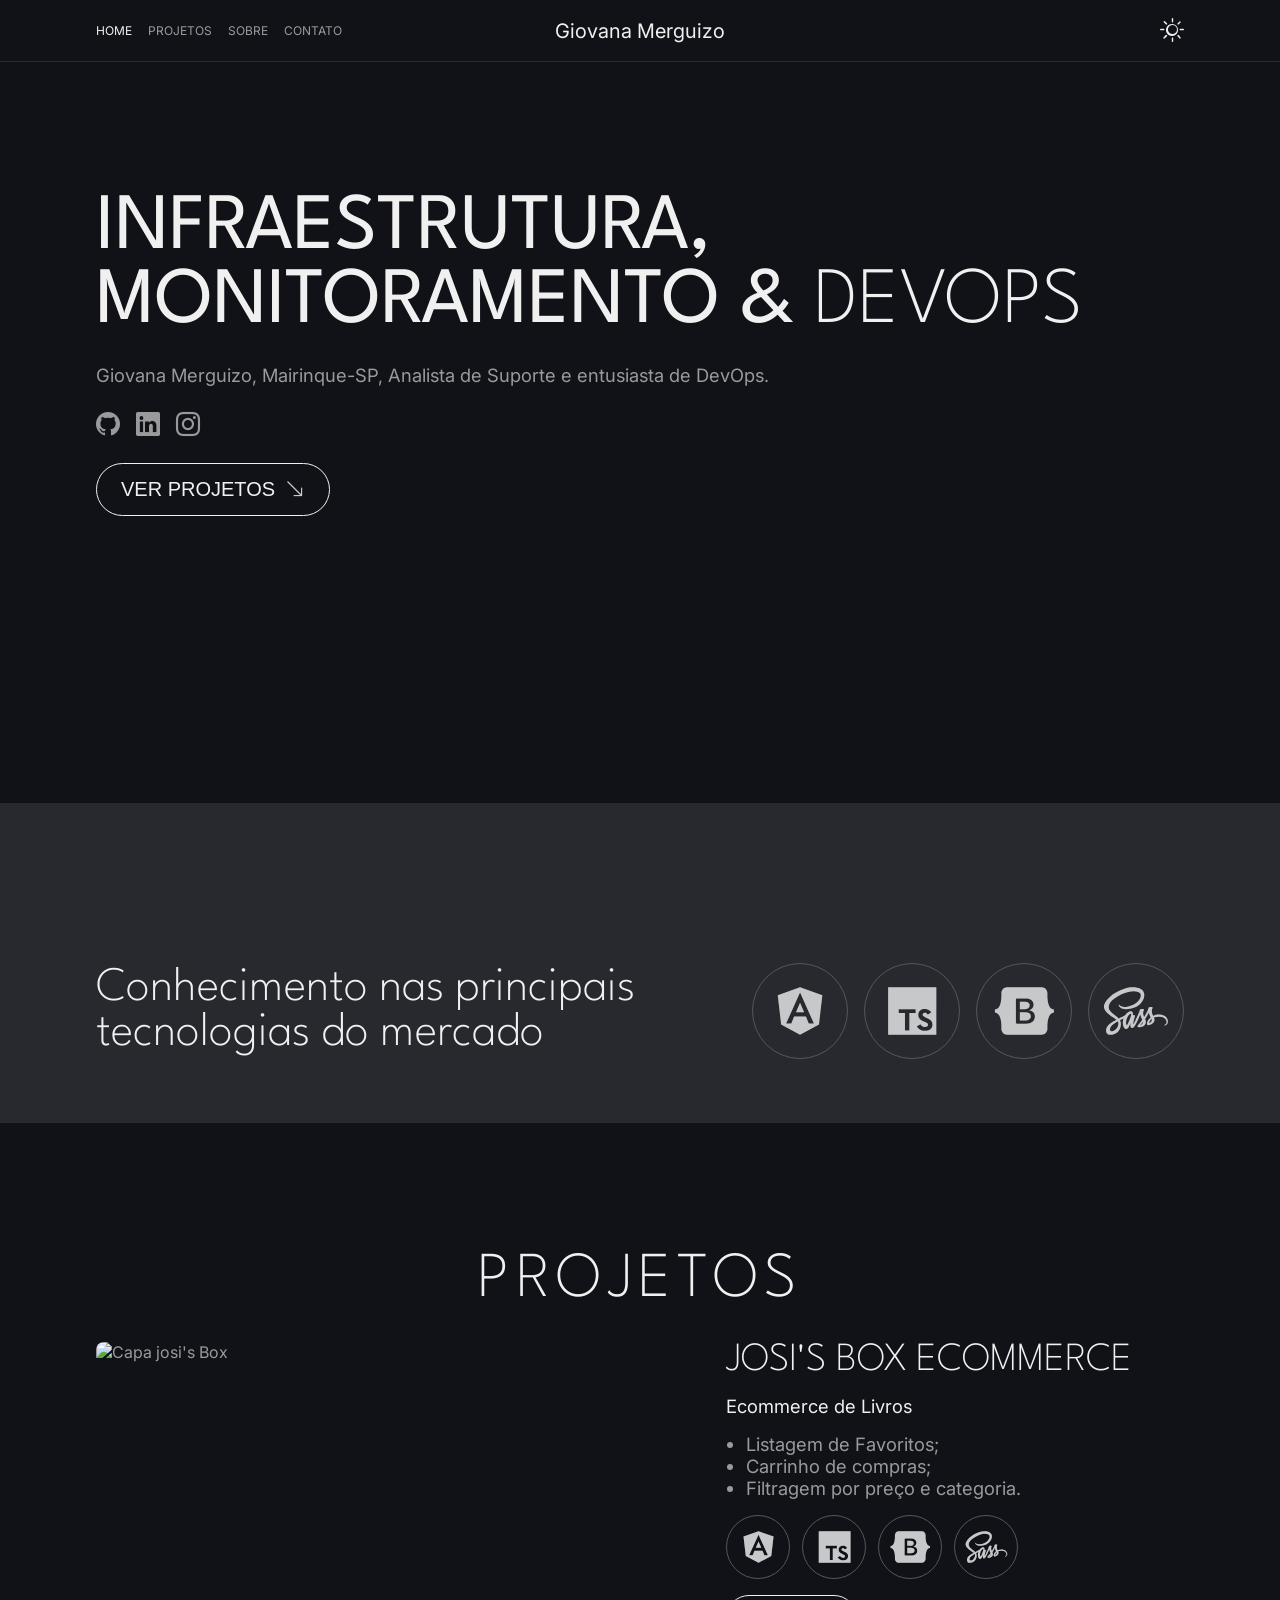
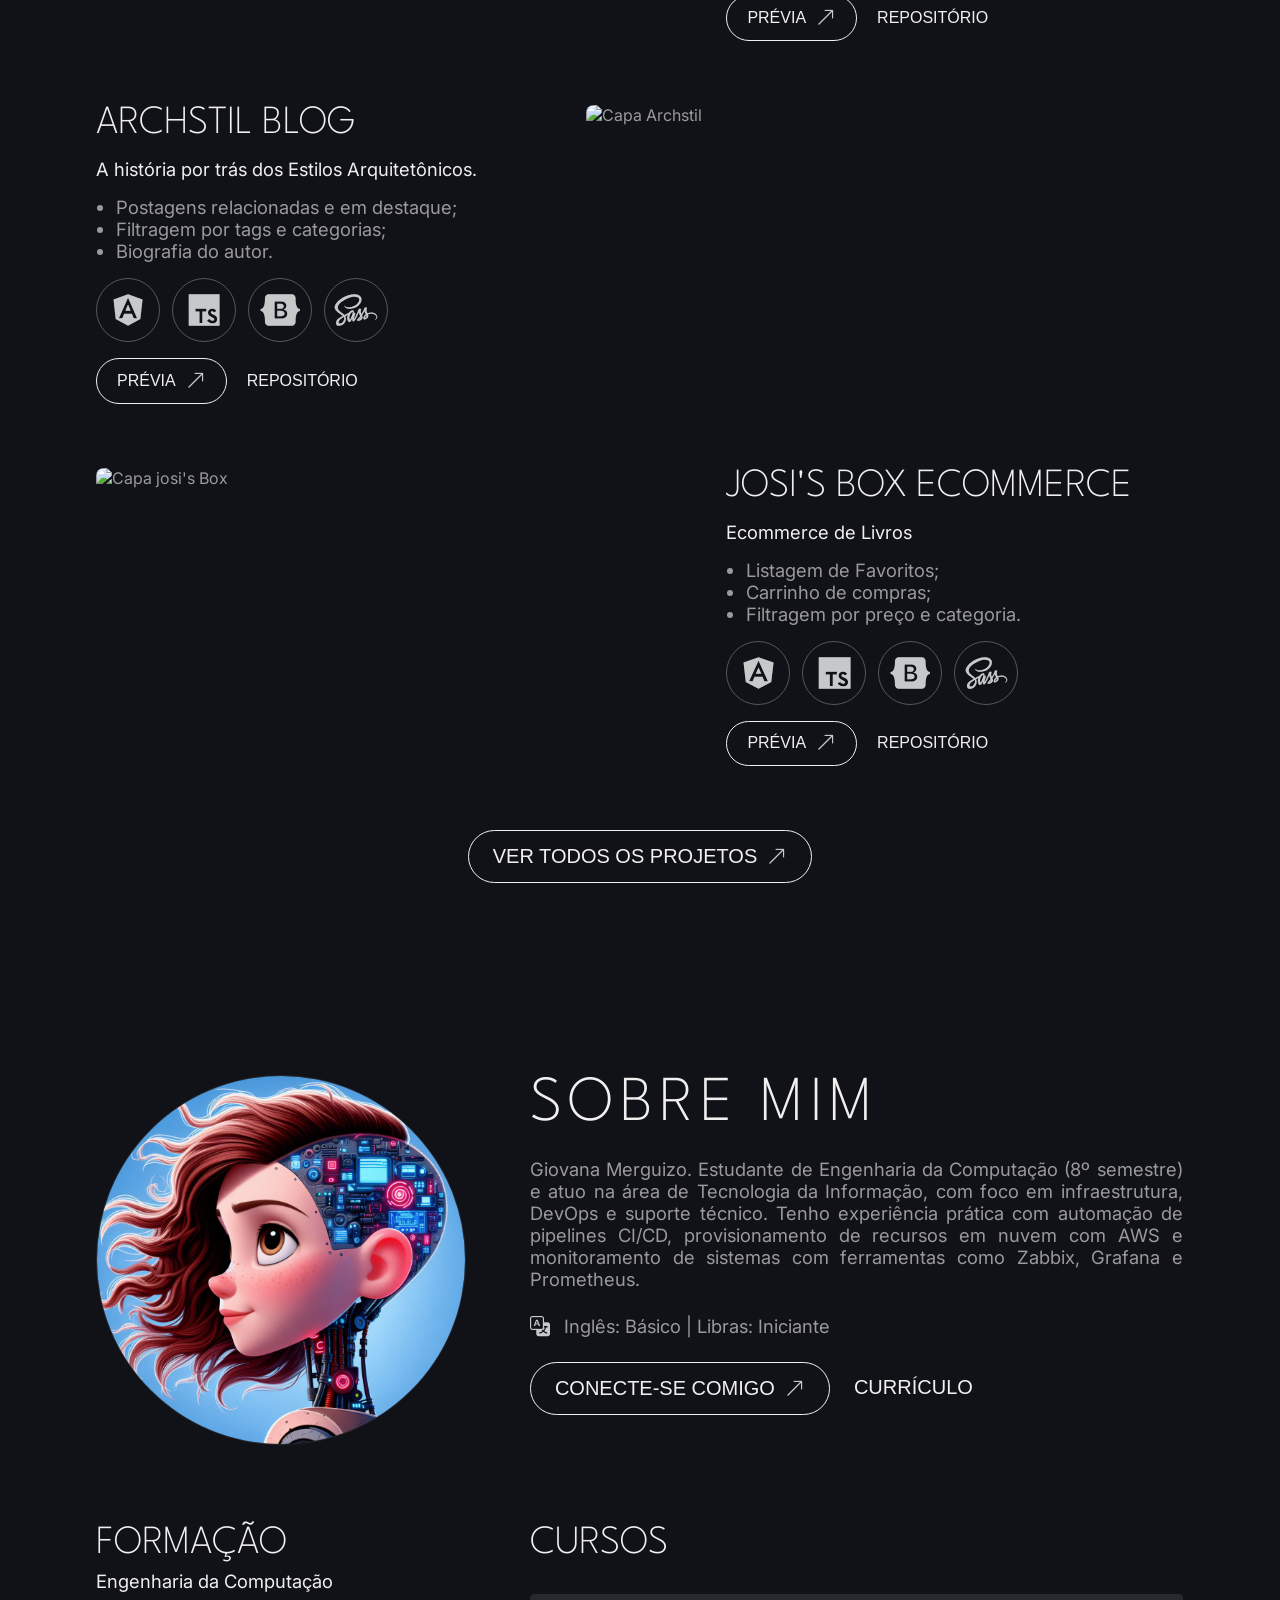
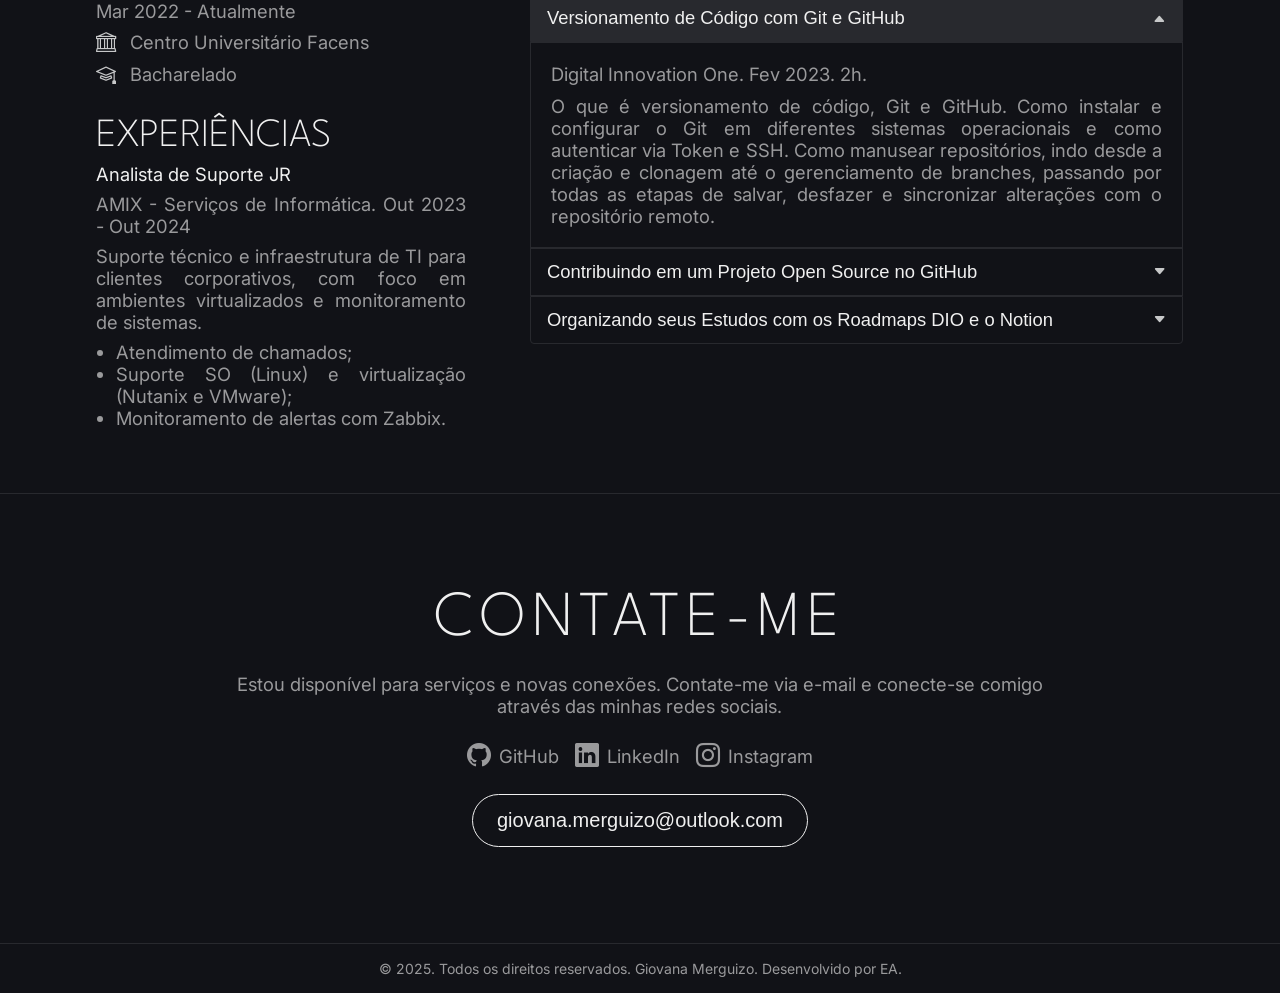
==== index.html @ 1577b4fa "feat: add my infos" ====
<!DOCTYPE html>
<html lang="pt-BR" data-theme="dark">
<head>
    <meta charset="UTF-8">
    <meta name="viewport" content="width=device-width, initial-scale=1.0">
    <title>Giovana Merguizo | Portfólio</title>
    <meta name="description" content="Portfólio de Giovana Merguizo, para compartilhar meus projetos e habilidades.">

    <link rel="shortcut icon" href="favicon.ico" type="image/x-icon">
    <link rel="stylesheet" href="https://cdn.jsdelivr.net/npm/bootstrap-icons@1.13.1/font/bootstrap-icons.min.css"><link rel="stylesheet" href="https://cdn.jsdelivr.net/npm/bootstrap-icons@1.13.1/font/bootstrap-icons.min.css">
    <link rel="stylesheet" href="assets/css/styles.css">
</head>
<body>
    <header class="header">
        <nav class="header__nav">
            <ul class="menu menu--principal">
                <li class="menu__item">
                    <a class="menu__link active" href="#home">
                        <span class="menu__text">Home</span>
                    </a>
                </li>
                <li class="menu__item">
                    <a class="menu__link" href="#projetos">
                        <span class="menu__text">Projetos</span>
                    </a>
                </li>
                <li class="menu__item">
                    <a class="menu__link" href="#sobre">
                        <span class="menu__text">Sobre</span>
                    </a>
                </li>
                <li class="menu__item">
                    <a class="menu__link" href="#contato">
                        <span class="menu__text">Contato</span>
                    </a>
                </li>
            </ul>
        </nav>
        <div class="header__brand">
            <span class="brand__logo">Giovana Merguizo</span>
        </div>
        <div class="header__toggle">
            <i id="toggleTheme" class="bi bi-sun"></i>
        </div>
    </header>
    <nav class="nav--mobile">
        <ul class="menu menu--mobile">
            <li class="menu__item">
                <a class="menu__link active" href="#home">
                    <i class="menu__icon bi bi-house-door"></i>
                    <span class="menu__text">Home</span>
                </a>
            </li>
            <li class="menu__item">
                <a class="menu__link" href="#projetos">
                    <i class="menu__icon bi bi-window-stack"></i>
                    <span class="menu__text">Projetos</span>
                </a>
            </li>
            <li class="menu__item">
                <a class="menu__link" href="#sobre">
                    <i class="menu__icon bi bi-person"></i>
                    <span class="menu__text">Sobre</span>
                </a>
            </li>
            <li class="menu__item">
                <a class="menu__link" href="#contato">
                    <i class="menu__icon bi bi-envelope"></i>
                    <span class="menu__text">Contato</span>
                </a>
            </li>
        </ul>
    </nav>
    <main>
        <div class="main__content1">
            <h1><b>Infraestrutura, Monitoramento & </b>Devops</h1>
            <p>Giovana Merguizo, Mairinque-SP, Analista de Suporte e entusiasta de DevOps.</p>
            <ul class="menu menu--social"> 
                <li><a class="menu__link" href="https://github.com/GiMerguizo" target="_blank"><i class="menu__icon bi bi-github"></i></a></li>
                <li><a class="menu__link" href="https://www.linkedin.com/in/giovana-merguizo/" target="_blank"><i class="menu__icon bi bi-linkedin"></i></a></li>
                <li><a class="menu__link" href="https://www.instagram.com/gi.merguizo/" target="_blank"><i class="menu__icon bi bi-instagram"></i></a></li>
            </ul>
            <a href="#projetos">
                <button class="btn btn--primary">
                    <span>Ver Projetos</span>
                    <i class="bi bi-arrow-down-right"></i>
                </button>
            </a>
        </div>
        <div class="main__content2">
            <iframe width="560" height="315" src="https://www.youtube.com/embed/heN17fmsiKs?si=psmOiNey0KSvYxvJ" title="YouTube video player" frameborder="0" allow="accelerometer; autoplay; clipboard-write; encrypted-media; gyroscope; picture-in-picture; web-share" referrerpolicy="strict-origin-when-cross-origin" allowfullscreen></iframe>
        </div>
    </main>
    <section class="skills">
        <h2>Conhecimento nas principais tecnologias do mercado</h2>
        <ul class="skills__list">
            <li class="skills__item">
                <img class="skills__logo" src="assets/images/technologies/Angular.svg" alt="Logo Angular">
            </li>
            <li class="skills__item">
                <img class="skills__logo" src="assets/images/technologies/TypeScript.svg" alt="Logo TypeScript">
            </li>
            <li class="skills__item">
                <img class="skills__logo" src="assets/images/technologies/Bootstrap.svg" alt="Logo Bootstrap">
            </li>
            <li class="skills__item">
                <img class="skills__logo" src="assets/images/technologies/SASS.svg" alt="Logo Saas">
            </li>
        </ul>
    </section>
    <section id="projetos" class="projects">
        <h2>Projetos</h2>
        <div class="projects__container">
            <div class="projects__card">
                <img class="card__cover" src="assets/images/projects/josisbox.jpg" alt="Capa josi's Box">
                <div class="card__body">
                    <h3 class="card__title">Josi's Box Ecommerce</h3>
                    <p class="card__description">Ecommerce de Livros</p>
                    <ul class="card__list">
                        <li class="card__item">Listagem de Favoritos;</li>
                        <li class="card__item">Carrinho de compras;</li>
                        <li class="card__item">Filtragem por preço e categoria.</li>
                    </ul>
                    <ul class="skills__list">
                        <li class="skills__item">
                            <img class="skills__logo" src="assets/images/technologies/Angular.svg" alt="Logo Angular">
                        </li>
                        <li class="skills__item">
                            <img class="skills__logo" src="assets/images/technologies/TypeScript.svg" alt="Logo TypeScript">
                        </li>
                        <li class="skills__item">
                            <img class="skills__logo" src="assets/images/technologies/Bootstrap.svg" alt="Logo Bootstrap">
                        </li>
                        <li class="skills__item">
                            <img class="skills__logo" src="assets/images/technologies/SASS.svg" alt="Logo Saas">
                        </li>
                    </ul>
                    <div class="card__buttons">
                        <button class="btn btn--primary">
                            <span>Prévia</span>
                            <i class="bi bi-arrow-up-right"></i>
                        </button>
                        <button class="btn">
                            <span>Repositório</span>
                        </button>
                    </div>
                </div>
            </div>
            <div class="projects__card card--reverse">
                <img class="card__cover" src="assets/images/projects/archstil.jpg" alt="Capa Archstil">
                <div class="card__body">
                <h3 class="card__title">Archstil Blog</h3>
                <p class="card__description">A história por trás dos Estilos Arquitetônicos.</p>
                <ul class="card__list">
                    <li class="card__item">Postagens relacionadas e em destaque;</li>
                    <li class="card__item">Filtragem por tags e categorias;</li>
                    <li class="card__item">Biografia do autor.</li>
                </ul>
                <ul class="skills__list">
                    <li class="skills__item">
                    <img class="skills__logo" src="assets/images/technologies/Angular.svg" alt="Logo Angular">
                    </li>
                    <li class="skills__item">
                    <img class="skills__logo" src="assets/images/technologies/TypeScript.svg" alt="Logo TypeScript">
                    </li>
                    <li class="skills__item">
                    <img class="skills__logo" src="assets/images/technologies/Bootstrap.svg" alt="Logo Bootstrap">
                    </li>
                    <li class="skills__item">
                    <img class="skills__logo" src="assets/images/technologies/SASS.svg" alt="Logo SASS">
                    </li>
                </ul>
                <div class="card__buttons">
                    <button class="btn btn--primary">
                    <span>Prévia</span>
                    <i class="bi bi-arrow-up-right"></i>
                    </button>  
                    <button class="btn">
                    <span>Repositório</span>
                    </button>  
                </div>
                </div>
            </div>
            <div class="projects__card">
                <img class="card__cover" src="assets/images/projects/josisbox.jpg" alt="Capa josi's Box">
                <div class="card__body">
                    <h3 class="card__title">Josi's Box Ecommerce</h3>
                    <p class="card__description">Ecommerce de Livros</p>
                    <ul class="card__list">
                        <li class="card__item">Listagem de Favoritos;</li>
                        <li class="card__item">Carrinho de compras;</li>
                        <li class="card__item">Filtragem por preço e categoria.</li>
                    </ul>
                    <ul class="skills__list">
                        <li class="skills__item">
                            <img class="skills__logo" src="assets/images/technologies/Angular.svg" alt="Logo Angular">
                        </li>
                        <li class="skills__item">
                            <img class="skills__logo" src="assets/images/technologies/TypeScript.svg" alt="Logo TypeScript">
                        </li>
                        <li class="skills__item">
                            <img class="skills__logo" src="assets/images/technologies/Bootstrap.svg" alt="Logo Bootstrap">
                        </li>
                        <li class="skills__item">
                            <img class="skills__logo" src="assets/images/technologies/SASS.svg" alt="Logo Saas">
                        </li>
                    </ul>
                    <div class="card__buttons">
                        <button class="btn btn--primary">
                            <span>Prévia</span>
                            <i class="bi bi-arrow-up-right"></i>
                        </button>
                        <button class="btn">
                            <span>Repositório</span>
                        </button>
                    </div>
                </div>
            </div>
            <a href="https://github.com/GiMerguizo">
                <button class="btn btn--primary">
                    <span>Ver Todos os Projetos</span>
                    <i class="bi bi-arrow-up-right"></i>
                </button>  
            </a>
        </div>
    </section>

    <section id="sobre" class="about">
    <div class="about__content1">
    <img class="about__photo" src="assets/images/avatar.jpeg" alt="Meu Avatar">
    <div class="about__description">
        <h2>Sobre mim</h2>
        <p>Giovana Merguizo. Estudante de Engenharia da Computação (8º semestre) e atuo na área de Tecnologia da Informação, com foco em infraestrutura, DevOps e suporte técnico. Tenho experiência prática com automação de pipelines CI/CD, provisionamento de recursos em nuvem com AWS e monitoramento de sistemas com ferramentas como Zabbix, Grafana e Prometheus.
        </p>  
        <div class="about__icons">
        <i class="bi bi-translate"></i>
        <span>Inglês: Básico | Libras: Iniciante</span>
        </div>
        <div class="description__buttons">
        <a href="https://www.linkedin.com/in/giovana-merguizo/" target="_blank">
            <button class="btn btn--primary">
            <span>Conecte-se Comigo</span>
            <i class="bi bi-arrow-up-right"></i>
            </button> 
        </a>
        <a href="">
            <button class="btn">
            <span>Currículo</span>
            </button>
        </a>
        </div>
    </div>
    </div>
    <div class="about__content2">
    <div class="col1">
        <div class="row1">
        <h3>Formação</h3>
        <h4>Engenharia da Computação</h4>
        <span>Mar 2022 - Atualmente</span>
        <div class="about__icons">
            <i class="bi bi-bank"></i>
            <span>Centro Universitário Facens</span>
        </div>
        <div class="about__icons">
            <i class="bi bi-mortarboard"></i>
            <span>Bacharelado</span>
        </div>
        </div>
        <div class="row2">
        <h3>Experiências</h3>
        <h4>Analista de Suporte JR</h4>
        <span>AMIX - Serviços de Informática. Out 2023 - Out 2024</span>
        <span>Suporte técnico e infraestrutura de TI para clientes corporativos, com foco em ambientes virtualizados e monitoramento de sistemas.
        </span>
        <ul class="about__list">
            <li class="about__item">Atendimento de chamados;</li>
            <li class="about__item">Suporte SO (Linux) e virtualização (Nutanix e VMware);</li>
            <li class="about__item">Monitoramento de alertas com Zabbix.</li>
        </ul>
        </div>
    </div>
    <div class="col2">
        <h3>Cursos</h3>
        <div id="accordion">
        <div class="accordion__item active">
            <button class="accordion__header start">
            <span>Versionamento de Código com Git e GitHub</span>
            <i class="bi bi-caret-down-fill"></i>
            </button>
            <div class="accordion__body">
            <p>
                Digital Innovation One. Fev 2023. 2h.
            </p>
            <p>
                O que é versionamento de código, Git e GitHub. Como instalar e configurar o Git em diferentes sistemas 
                operacionais e como autenticar via Token e SSH. Como manusear repositórios, indo desde a criação e clonagem 
                até o gerenciamento de branches, passando por todas as etapas de salvar, desfazer e sincronizar alterações 
                com o repositório remoto. 
            </p>
            </div>
        </div>
        <div class="accordion__item">
            <button class="accordion__header">
            <span>Contribuindo em um Projeto Open Source no GitHub</span>
            <i class="bi bi-caret-down-fill"></i>
            </button>
            <div class="accordion__body">
            <p>
                Digital Innovation One. Fev 2023. 1h.
            </p>
            <p>
                Lab prático sobre colaboração em projetos de código aberto.
            </p>
            </div>
        </div>
        <div class="accordion__item">
            <button class="accordion__header end">
            <span>Organizando seus Estudos com os Roadmaps DIO e o Notion</span>
            <i class="bi bi-caret-down-fill"></i>
            </button>
            <div class="accordion__body end">
            <p>
                Digital Innovation One. Fev 2023. 2h.
            </p>
            <p>
                Otimização dos estudos com os Roadmaps DIO, construindo um caderno de estudos com a ferramenta Notion.
            </p>
            </div>
        </div>
        </div>
    </section>

    <section id="contato" class="contact">
        <h2>Contate-me</h2>
        <p>Estou disponível para serviços e novas conexões. Contate-me via 
        e-mail e conecte-se comigo através das minhas redes sociais.
        </p>
        <ul class="menu menu--social">
        <li>
            <a class="menu__link" href="https://github.com/GiMerguizo" target="_blank">
            <i class="menu__icon bi bi-github"></i>
            <span>GitHub</span>
            </a>
        </li>
        <li>
            <a class="menu__link" href="https://www.linkedin.com/in/giovana-merguizo/" target="_blank">
            <i class="menu__icon bi bi-linkedin"></i>
            <span>LinkedIn</span>
            </a>
        </li>
        <li>
            <a class="menu__link" href="https://www.instagram.com/gi.merguizo/" target="_blank">
            <i class="menu__icon bi bi-instagram"></i>
            <span>Instagram</span>
            </a>
        </li>
        </ul>
        <a href="mailto:giovana.merguizo@outlook.com">
        <button class="btn btn--primary">
            <span class="email">giovana.merguizo@outlook.com</span>
        </button>  
        </a>
  </section>

    <footer>
        <p>
            © 2025. Todos os direitos reservados. Giovana Merguizo. Desenvolvido por <a href="https://github.com/GiMerguizo">EA</a>.
        </p>
    </footer>

    <script src="assets/js/scripts.js"></script>
</body>
</html>
---- assets/css/styles.css ----
@import url('https://fonts.googleapis.com/css2?family=Inter&display=swap');
@import url('https://fonts.googleapis.com/css2?family=League+Spartan:wght@200;400&display=swap');

:root, :root[data-theme='dark'] {
  --primary-color: #F0F0F0;

  --primary-bg-color: #111217;
  --secondary-bg-color: #28292E;
  --primary-border-color: #28292E;
	--secondary-border-color: #56575A;

  --title-color: #F0F0F0;
  --text-color: #9A9A9C;
  --link-color: #9A9A9C;
  --icon-color: #C7C8C9;
}

:root[data-theme='light'] {
  --primary-color: #0B0B0F;

	--primary-bg-color: #E9E9E9;
	--secondary-bg-color: #C7C8C9;
	--primary-border-color: #C7C8C9;
	--secondary-border-color: #9A9A9C;

	--title-color: #0B0B0F;
	--text-color: #28292E;
	--link-color: #28292E;
	--icon-color: #56575A;
}

html[data-theme='light'] .brand__logo {
  filter: invert(1);
}

html[data-theme='light'] .skills__logo {
  filter: invert(80%);
}

* {
  margin: 0;
  padding: 0;
  box-sizing: border-box;
  vertical-align: baseline;
  list-style: none;
  scrollbar-width: thin;
  scrollbar-color: var(--secondary-bg-color) transparent;
}

body {
  background: var(--primary-bg-color);
  font-family:'Inter', Tahoma, Geneva, Verdana, sans-serif;
  color: var(--text-color);
}

.brand__logo {
  color: #F0F0F0;
  text-align: center;
  font-size: 20px;
  font-style: normal;
  font-weight: 400;
  line-height: normal;
}

a {
  text-decoration: none;
  color: var(--text-color);
}

a:hover {
  color: var(--primary-color);
}

i {
  color: var(--icon-color);
}

b {
  font-weight: 400;
}

h1 {
  font-size: 2.5rem;
  font-weight: 200;
}

h2 {
  font-size: 2rem;
  text-align: center;
  letter-spacing: 0.4rem;
}

h3 {
  font-size: 1.55rem;
  text-align: left;
}

h4 {
  color: var(--primary-color);
  font-weight: 400;
  font-size: 1.15rem;
  text-align: left;
}

h1, h2, h3 {
  font-family: 'League Spartan', Tahoma, Geneva, Verdana, sans-serif;
  text-transform: uppercase;
  color: var(--title-color);
  font-weight: 200;
}

p, span, li {
  font-size: 1rem;
}

p {
  text-align: justify;
}

.header {
  display: flex;
  flex-flow: row wrap;
  justify-content: space-between;
  align-items: center;
  width: 100%;
  padding: 0.5rem 1rem;
  z-index: 2;
}

.header__toggle {
  display: flex;
  justify-content: flex-end;
}

.header__brand .brand__logo {
  width: 3.25rem;
  height: 3.25rem;
}

#toggleTheme {
  font-size: 1.5rem;
  color: var(--primary-color);
  cursor: pointer;
  transition: ease-in-out .4s;
}

.menu {
  display: flex;
  align-items: center;
  background: var(--primary-bg-color);
}

.menu__item {
  width: 100%;
}

.menu__link {
  display: flex;
  align-items: center;
  gap: .5rem;
}

.menu--mobile {
  width: 100vw;
  position: fixed;
  bottom: 0;
  justify-content: space-between;
  border-top: 1px solid var(--primary-border-color);
}

.menu--mobile .menu__link {
  flex-direction: column;
  justify-content: center;
  padding: 0.5rem 1rem;
}

.menu__link.active .menu__icon, 
.menu__link.active .menu__text,
.menu__link:hover .menu__icon, 
.menu__link:hover .menu__text {
  color: var(--primary-color);
}

.menu__icon, .menu__text {
  color: var(--text-color);
}

.menu__icon {
  font-size: 1.5rem;
}

.menu__text {
  font-size: .75rem;
  text-transform: uppercase;
}

.header__nav {
  display: none;
}

.menu--principal {
  gap: 1rem;
}

.menu--social {
  gap: 1rem;
}

.btn {
  display: flex;
  justify-content: center;
  align-items: center;
  gap: 0.625rem;
  width: 100%;
  background: transparent;
  border-radius: 3.125rem;
  border: none;
  padding: 0.875rem 1.5rem;
  transition: ease-in-out .3s;
  cursor: pointer;
  color: var(--primary-color);
}

.btn:hover {
  transform: scale(1.05);
  transition: ease-in-out .3s;
}

.btn span, .btn i {
  font-size: 1.25rem;
  text-transform: uppercase;
}

.btn--primary span {
  color: var(--primary-color);
}

.btn--primary {
  border: 1px solid var(--primary-color);
}

.btn--primary:hover {
  background: var(--primary-color);
}

.btn--primary:hover span, .btn--primary:hover i {
  color: var(--primary-bg-color);
}

main, .projects, .about, .contact {
  padding: 2.5rem 1rem;
}

main {
  display: flex;
  flex-direction: column;
  gap: 2rem;
}

.main__content1 {
  display: flex;
  flex-direction: column;
  gap: 1.5rem;
}

.main__content2 iframe {
  width: 100%;
  aspect-ratio: 16/9;
}

.skills {
  display: flex;
  flex-direction: column;
  justify-content: flex-start;
  align-items: center;
  gap: 1.25rem;
  padding: 6.25rem 1rem 2rem;
  background: var(--secondary-bg-color);
  margin-top: -5.5rem;
}

.skills h2 {
  font-size: 2rem;
  text-transform: none;
  letter-spacing: normal;
  text-align: start;
}

.skills__list {
  display: flex;
  flex-flow: row wrap;
  gap: .5rem;
}

.skills__item {
  display: flex;
  flex-direction: row;
  justify-content: center;
  align-items: center;
  width: 4.8rem;
  height: 4.8rem;
  aspect-ratio: 1/1;
  border: 1px solid var(--secondary-border-color);
  border-radius: 50rem;
}

.skills__logo {
  height: 2.4rem;
}

.projects {
  display: flex;
  flex-direction: column;
  gap: 2rem;
}

.projects__container {
  display: flex;
  flex-direction: column;
  gap: 4rem;
}

.projects__card {
  display: flex;
  flex-direction: column;
  gap: 2rem;
}

.card__cover {
  width: 100%;
  border-radius: 0.5rem;
  object-fit: cover;
  object-position: center;
}

.card__body {
  display: flex;
  flex-direction: column;
  justify-content: flex-end;
  align-items: flex-start;
  gap: 1rem;
}

.card__description {
  color: var(--title-color);
}

.card__list, .about__list {
  margin-left: 1.25rem
}

.card__item, .about__item {
  list-style: disc;
}

.card__buttons, .description__buttons {
  display: flex;
  flex-flow: row wrap;
  justify-content: center;
}

.card__buttons .btn {
  padding: .65rem 1.25rem;
}

.card__buttons .btn span {
    font-size: 1rem;
}

.card__body .skills__list {
  gap: .75rem;
}

.card__body .skills__item {
  width: 4rem;
  height: 4rem;
}

.card__body .skills__logo {
  height: 2rem;
}

.projects .btn {
  width: auto;
  margin: auto;
}

.about {
  display: flex;
  flex-direction: column;
  gap: 1.5rem
}

.about__content1, .about__content2 {
  display: flex;
  flex-direction: column;
  align-items: flex-start;
  justify-content: flex-start;
  gap: 2rem;
}

.about__photo {
  width: 100%;
  object-fit: cover;
  object-position: center;
  pointer-events: none;
  border-radius: 50rem;
  border: 1px solid var(--primary-border-color);
}

.about__description {
  display: flex;
  flex-direction: column;
  justify-content: flex-start;
  gap: 1.5rem;
}

.about__icons {
  display: flex;
  align-items: center;
  gap: .85rem;
}

.about__icons i {
  font-size: 1.25rem;
}

.about__content2 .col1, 
.about__content2 .col2 {
  display: flex;
  flex-direction: column;
  text-align: justify;
  gap: 2rem;
}

.about__content2 .col1 .row1,
.about__content2 .col1 .row2 {
  display: flex;
  flex-direction: column;
  gap: .5rem; 
}

.accordion__header {
  width: 100%;
  display: flex;
  padding: 0.75rem 1rem;
  justify-content: space-between;
  align-items: center;
  border: 1px solid var(--primary-border-color);
  background: transparent;
  text-align: left;
  cursor: pointer;
  transition: ease-in-out .3s;
}

.accordion__header span {
  color: var(--title-color);
}

.accordion__header.start {
  border-radius: 0.25rem 0.25rem 0rem 0rem;
}

.accordion__header.end,
.accordion__item.active .accordion__body.end {
  border-radius: 0rem 0rem 0.25rem 0.25rem;
}

.accordion__item.active .accordion__header.end{
  border-radius: 0;
}

.accordion__body {
  display: none;
  padding: 1.25rem;
  flex-direction: column;
  align-items: flex-start;
  gap: 0.625rem;
  border: 1px solid var(--primary-border-color);
  }

.accordion__item.active .accordion__header {
  background: var(--secondary-bg-color);
}

.accordion__item.active .accordion__body {
  display: flex;
}

.accordion__item.active .bi-caret-down-fill {
  transform: rotate(180deg);
}

.contact {
  display: flex;
  flex-direction: column;
  justify-content: center;
  align-items: center;
  gap: 1.5rem;
  border-top: 1px solid var(--primary-border-color);
  border-bottom: 1px solid var(--primary-border-color);
}

.contact p {
  text-align: center;
}

.contact .btn {
  width: auto;
}

.contact .email {
  text-transform: lowercase;
}

footer {
  margin-bottom: 5rem;
}

footer p {
  font-size: .875rem;
  text-align: center;
  padding: 1rem;
}

/* Responsividade */
@media (min-width: 768px) {
  .header {
    position: fixed;
    border-bottom: 1px solid var(--primary-border-color);
    padding: 1rem 6rem;
    background: var(--primary-bg-color);
  }

  .nav--mobile {
    display: none;
  }

  .header__nav {
    display: flex;
  }

  .header__nav,
  .header__toggle {
    min-width: 30%;
  }

  h1 {
    font-size: 5rem;
  }

  h2 {
    font-size: 3rem;
  }

  main, .projects, .about {
    padding: 8rem 6rem 4rem 6rem;
  }

  .contact {
    padding: 6rem;
  }
  .contact p {
    width: 80%;
  }

  .main__content1 {
    display: flex;
    flex-direction: column;
    align-items: flex-start;
  }

  .skills {
    padding: 6.25rem 6rem 2rem 6rem;
    margin-top: -6rem;
  }

  footer {
    margin: 0;
  }
}

@media (min-width: 992px) {
  .projects__card {
    flex-direction: row;
  }

  .projects__card.card--reverse {
    flex-direction: row-reverse;
    justify-content: space-between;
  }
  
  .card__cover {
    width: 55%;
  }

  .about {
    gap: 5rem;
  }

  .about__content1, .about__content2 {
    display: grid;
    grid-template-columns: 34% 60%;
    justify-content: flex-start;
    align-items: flex-start;
    gap: 4rem;
  }

  .about__description h2 {
    text-align: left;
  }

  .description__buttons {
    justify-content: flex-start;
  }
}

@media (min-width: 1200px) {

  h2 {
    font-size: 4rem;
  }

  h3 {
    font-size: 2.5rem;
  }

  main {
    padding: 12rem 6rem 2rem;
  }

  .main__content1 .btn {
    width: auto;
  }

  .skills {
    flex-direction: row;
    justify-content: space-between;
    padding: 10rem 6rem 4rem;
  }

  .skills h2 {
    font-size: 3rem;
    width: 55%;
  }

  .skills__list {
    gap: 1rem;
  }

  .skills__item {
    width: 6rem;
    height: 6rem;
  }
  
  .skills__logo {
    height: 3rem;
  }

  p, span, li {
    font-size: 1.15rem;
  }

  .card__buttons .btn,
  .description__buttons .btn {
    width: auto;
  }
}

@media (min-width: 1400px) {
  h1 {
    font-size: 6.25rem;
  }

  h2 {
    font-size: 4.5rem;
  }

  h3 {
    font-size: 3.25rem;
  }

  .header {
    padding: 1rem 15rem;
  }

  main {
    padding: 12rem 15rem 2rem;
  }
  
  .skills, .projects, .about {
    padding: 10rem 15rem 4rem;
  }

}
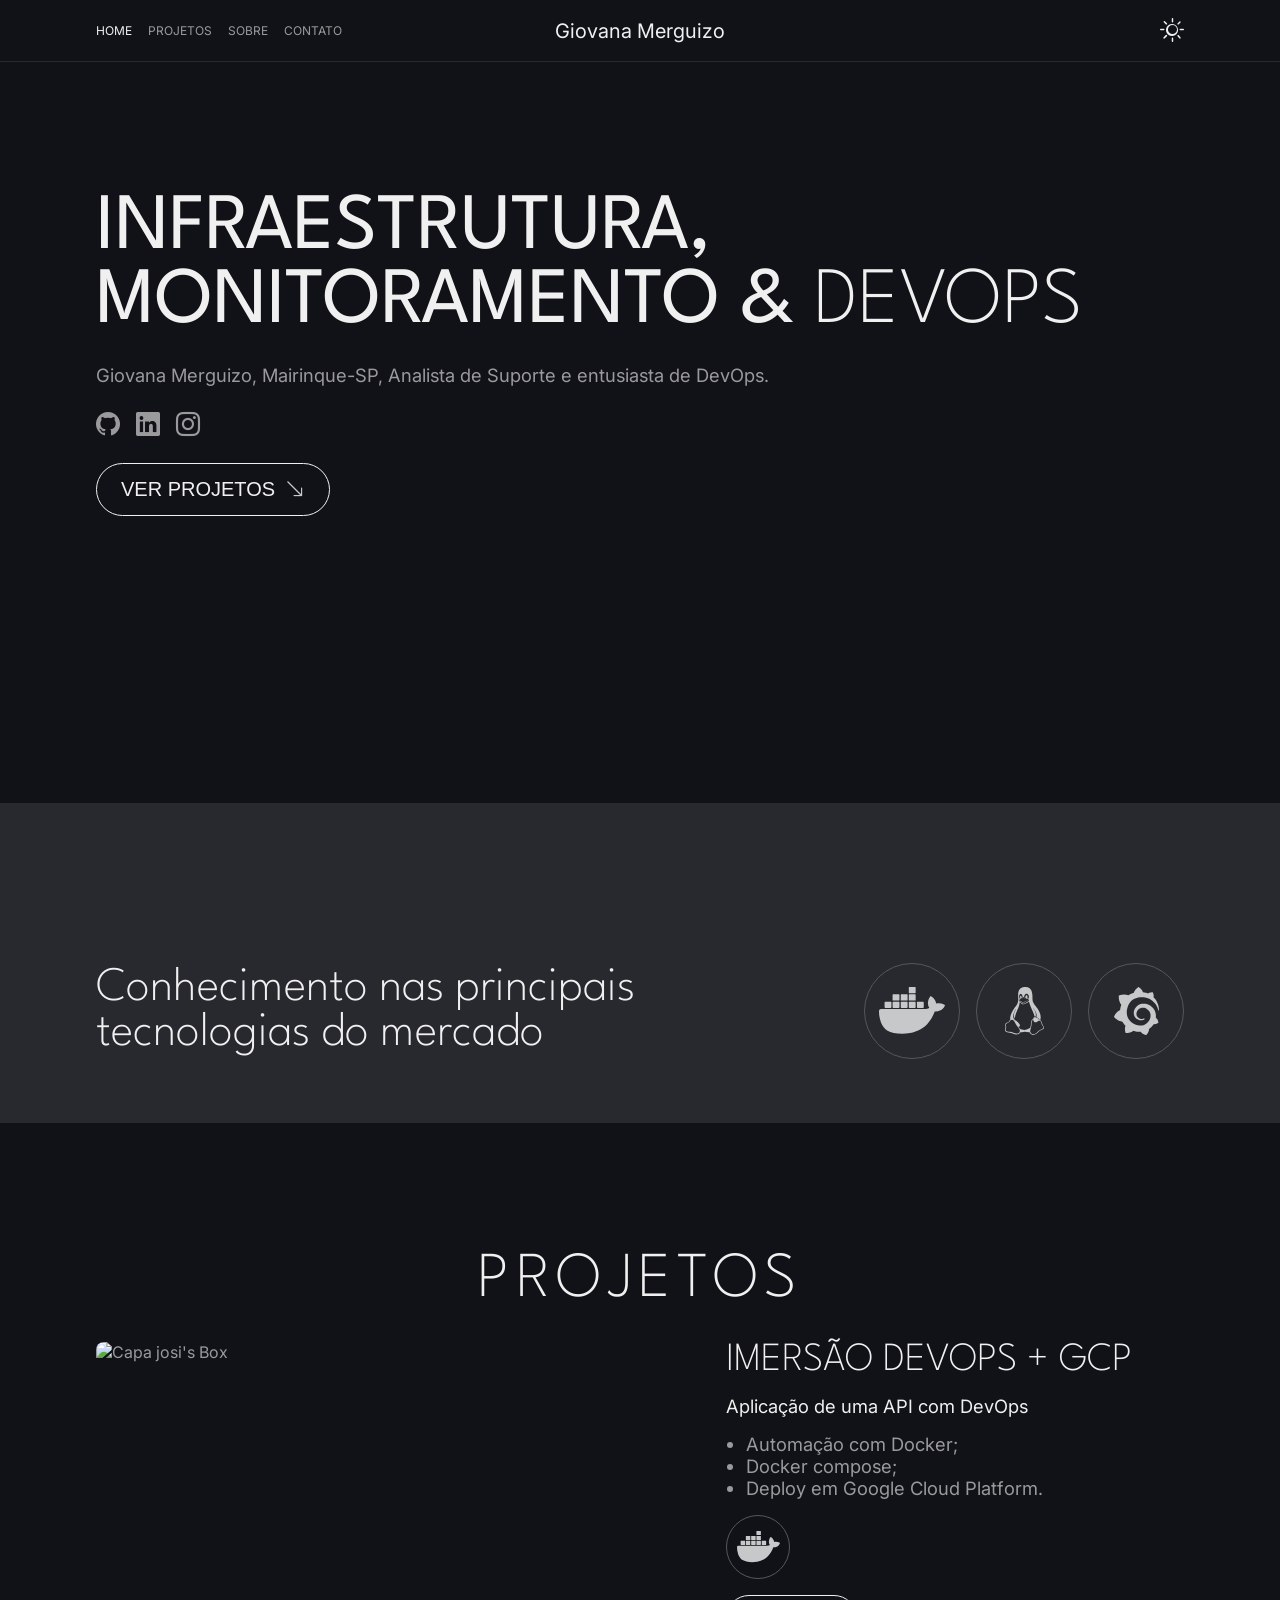
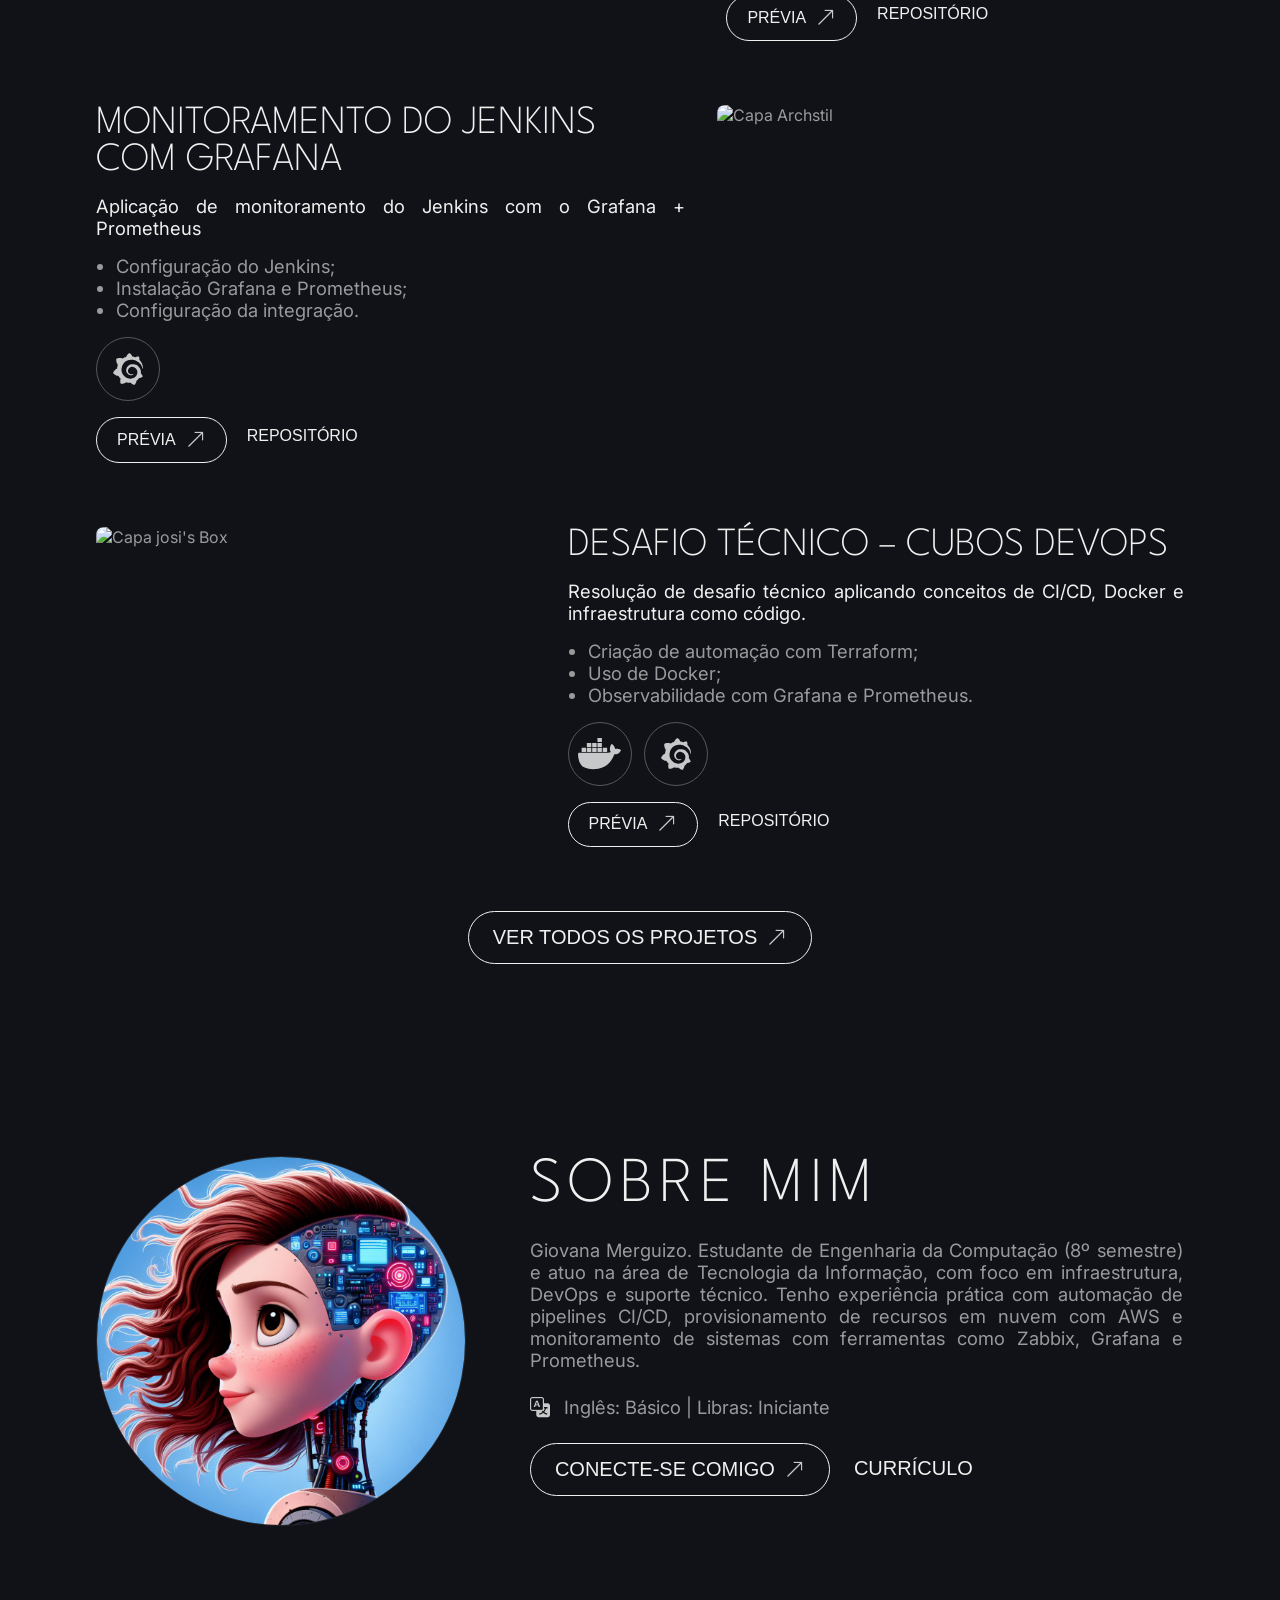
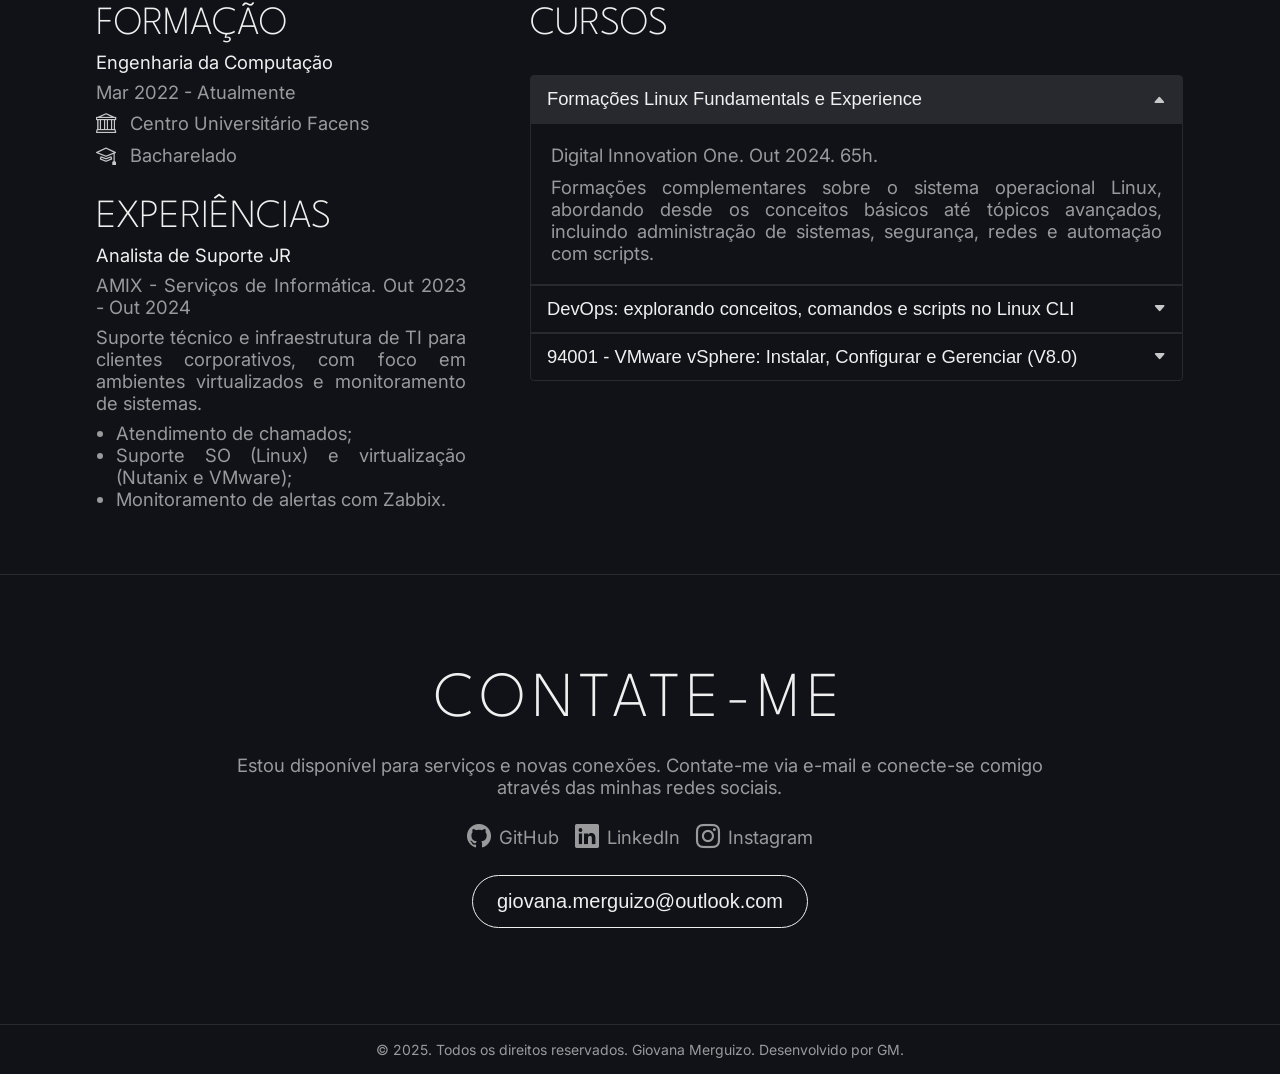
==== commit 4f312a66: "update infos" ====
--- a/index.html
+++ b/index.html
@@ -95,16 +95,13 @@
         <h2>Conhecimento nas principais tecnologias do mercado</h2>
         <ul class="skills__list">
             <li class="skills__item">
-                <img class="skills__logo" src="assets/images/technologies/Angular.svg" alt="Logo Angular">
+                <img class="skills__logo" src="assets/images/technologies/docker.svg" alt="Logo Docker">
             </li>
             <li class="skills__item">
-                <img class="skills__logo" src="assets/images/technologies/TypeScript.svg" alt="Logo TypeScript">
+                <img class="skills__logo" src="assets/images/technologies/linux.svg" alt="Logo Linux">
             </li>
             <li class="skills__item">
-                <img class="skills__logo" src="assets/images/technologies/Bootstrap.svg" alt="Logo Bootstrap">
-            </li>
-            <li class="skills__item">
-                <img class="skills__logo" src="assets/images/technologies/SASS.svg" alt="Logo Saas">
+                <img class="skills__logo" src="assets/images/technologies/grafana.svg" alt="Logo Grafana">
             </li>
         </ul>
     </section>
@@ -114,25 +111,16 @@
             <div class="projects__card">
                 <img class="card__cover" src="assets/images/projects/josisbox.jpg" alt="Capa josi's Box">
                 <div class="card__body">
-                    <h3 class="card__title">Josi's Box Ecommerce</h3>
-                    <p class="card__description">Ecommerce de Livros</p>
+                    <h3 class="card__title">Imersão DevOps + GCP</h3>
+                    <p class="card__description">Aplicação de uma API com DevOps</p>
                     <ul class="card__list">
-                        <li class="card__item">Listagem de Favoritos;</li>
-                        <li class="card__item">Carrinho de compras;</li>
-                        <li class="card__item">Filtragem por preço e categoria.</li>
+                        <li class="card__item">Automação com Docker;</li>
+                        <li class="card__item">Docker compose;</li>
+                        <li class="card__item">Deploy em Google Cloud Platform.</li>
                     </ul>
                     <ul class="skills__list">
                         <li class="skills__item">
-                            <img class="skills__logo" src="assets/images/technologies/Angular.svg" alt="Logo Angular">
-                        </li>
-                        <li class="skills__item">
-                            <img class="skills__logo" src="assets/images/technologies/TypeScript.svg" alt="Logo TypeScript">
-                        </li>
-                        <li class="skills__item">
-                            <img class="skills__logo" src="assets/images/technologies/Bootstrap.svg" alt="Logo Bootstrap">
-                        </li>
-                        <li class="skills__item">
-                            <img class="skills__logo" src="assets/images/technologies/SASS.svg" alt="Logo Saas">
+                            <img class="skills__logo" src="assets/images/technologies/docker.svg" alt="Logo Docker">
                         </li>
                     </ul>
                     <div class="card__buttons">
@@ -140,34 +128,27 @@
                             <span>Prévia</span>
                             <i class="bi bi-arrow-up-right"></i>
                         </button>
-                        <button class="btn">
-                            <span>Repositório</span>
-                        </button>
+                        <a href="https://github.com/GiMerguizo/imersao-devops-alura" target="_blank">
+                            <button class="btn">
+                                <span>Repositório</span>
+                            </button>
+                        </a>
                     </div>
                 </div>
             </div>
             <div class="projects__card card--reverse">
                 <img class="card__cover" src="assets/images/projects/archstil.jpg" alt="Capa Archstil">
                 <div class="card__body">
-                <h3 class="card__title">Archstil Blog</h3>
-                <p class="card__description">A história por trás dos Estilos Arquitetônicos.</p>
+                <h3 class="card__title">Monitoramento do Jenkins com Grafana</h3>
+                <p class="card__description">Aplicação de monitoramento do Jenkins com o Grafana + Prometheus</p>
                 <ul class="card__list">
-                    <li class="card__item">Postagens relacionadas e em destaque;</li>
-                    <li class="card__item">Filtragem por tags e categorias;</li>
-                    <li class="card__item">Biografia do autor.</li>
+                    <li class="card__item">Configuração do Jenkins;</li>
+                    <li class="card__item">Instalação Grafana e Prometheus;</li>
+                    <li class="card__item">Configuração da integração.</li>
                 </ul>
                 <ul class="skills__list">
                     <li class="skills__item">
-                    <img class="skills__logo" src="assets/images/technologies/Angular.svg" alt="Logo Angular">
-                    </li>
-                    <li class="skills__item">
-                    <img class="skills__logo" src="assets/images/technologies/TypeScript.svg" alt="Logo TypeScript">
-                    </li>
-                    <li class="skills__item">
-                    <img class="skills__logo" src="assets/images/technologies/Bootstrap.svg" alt="Logo Bootstrap">
-                    </li>
-                    <li class="skills__item">
-                    <img class="skills__logo" src="assets/images/technologies/SASS.svg" alt="Logo SASS">
+                        <img class="skills__logo" src="assets/images/technologies/grafana.svg" alt="Logo Grafana">
                     </li>
                 </ul>
                 <div class="card__buttons">
@@ -175,34 +156,30 @@
                     <span>Prévia</span>
                     <i class="bi bi-arrow-up-right"></i>
                     </button>  
-                    <button class="btn">
-                    <span>Repositório</span>
-                    </button>  
+                    <a href="https://github.com/GiMerguizo/integracao-jenkins-grafana" target="_blank">
+                        <button class="btn">
+                            <span>Repositório</span>
+                        </button>
+                    </a>  
                 </div>
                 </div>
             </div>
             <div class="projects__card">
                 <img class="card__cover" src="assets/images/projects/josisbox.jpg" alt="Capa josi's Box">
                 <div class="card__body">
-                    <h3 class="card__title">Josi's Box Ecommerce</h3>
-                    <p class="card__description">Ecommerce de Livros</p>
+                    <h3 class="card__title">Desafio Técnico – Cubos DevOps</h3>
+                    <p class="card__description">Resolução de desafio técnico aplicando conceitos de CI/CD, Docker e infraestrutura como código.</p>
                     <ul class="card__list">
-                        <li class="card__item">Listagem de Favoritos;</li>
-                        <li class="card__item">Carrinho de compras;</li>
-                        <li class="card__item">Filtragem por preço e categoria.</li>
+                        <li class="card__item">Criação de automação com Terraform;</li>
+                        <li class="card__item">Uso de Docker;</li>
+                        <li class="card__item">Observabilidade com Grafana e Prometheus.</li>
                     </ul>
                     <ul class="skills__list">
                         <li class="skills__item">
-                            <img class="skills__logo" src="assets/images/technologies/Angular.svg" alt="Logo Angular">
+                            <img class="skills__logo" src="assets/images/technologies/docker.svg" alt="Logo Docker">
                         </li>
                         <li class="skills__item">
-                            <img class="skills__logo" src="assets/images/technologies/TypeScript.svg" alt="Logo TypeScript">
-                        </li>
-                        <li class="skills__item">
-                            <img class="skills__logo" src="assets/images/technologies/Bootstrap.svg" alt="Logo Bootstrap">
-                        </li>
-                        <li class="skills__item">
-                            <img class="skills__logo" src="assets/images/technologies/SASS.svg" alt="Logo Saas">
+                            <img class="skills__logo" src="assets/images/technologies/grafana.svg" alt="Logo Grafana">
                         </li>
                     </ul>
                     <div class="card__buttons">
@@ -210,9 +187,11 @@
                             <span>Prévia</span>
                             <i class="bi bi-arrow-up-right"></i>
                         </button>
-                        <button class="btn">
-                            <span>Repositório</span>
-                        </button>
+                        <a href="https://github.com/GiMerguizo/desafio-tecnico-cubos-devops" target="_blank">
+                            <button class="btn">
+                                <span>Repositório</span>
+                            </button>
+                        </a> 
                     </div>
                 </div>
             </div>
@@ -227,7 +206,7 @@
 
     <section id="sobre" class="about">
     <div class="about__content1">
-    <img class="about__photo" src="assets/images/avatar.jpeg" alt="Meu Avatar">
+    <img class="about__photo" src="assets/images/avatar.jpeg" alt="Meu Avatar" >
     <div class="about__description">
         <h2>Sobre mim</h2>
         <p>Giovana Merguizo. Estudante de Engenharia da Computação (8º semestre) e atuo na área de Tecnologia da Informação, com foco em infraestrutura, DevOps e suporte técnico. Tenho experiência prática com automação de pipelines CI/CD, provisionamento de recursos em nuvem com AWS e monitoramento de sistemas com ferramentas como Zabbix, Grafana e Prometheus.
@@ -243,9 +222,9 @@
             <i class="bi bi-arrow-up-right"></i>
             </button> 
         </a>
-        <a href="">
-            <button class="btn">
-            <span>Currículo</span>
+        <a href="#sobre">
+            <button id="downloadCvBtn" class="btn">
+                <span>Currículo</span>
             </button>
         </a>
         </div>
@@ -284,46 +263,43 @@
         <div id="accordion">
         <div class="accordion__item active">
             <button class="accordion__header start">
-            <span>Versionamento de Código com Git e GitHub</span>
+            <span>Formações Linux Fundamentals e Experience</span>
             <i class="bi bi-caret-down-fill"></i>
             </button>
             <div class="accordion__body">
             <p>
-                Digital Innovation One. Fev 2023. 2h.
-            </p>
-            <p>
-                O que é versionamento de código, Git e GitHub. Como instalar e configurar o Git em diferentes sistemas 
-                operacionais e como autenticar via Token e SSH. Como manusear repositórios, indo desde a criação e clonagem 
-                até o gerenciamento de branches, passando por todas as etapas de salvar, desfazer e sincronizar alterações 
-                com o repositório remoto. 
+                Digital Innovation One. Out 2024. 65h.
+            </p>
+            <p>
+                Formações complementares sobre o sistema operacional Linux, abordando desde os conceitos básicos até tópicos avançados, incluindo administração de sistemas, segurança, redes e automação com scripts.
             </p>
             </div>
         </div>
         <div class="accordion__item">
             <button class="accordion__header">
-            <span>Contribuindo em um Projeto Open Source no GitHub</span>
+            <span>DevOps: explorando conceitos, comandos e scripts no Linux CLI</span>
             <i class="bi bi-caret-down-fill"></i>
             </button>
             <div class="accordion__body">
             <p>
-                Digital Innovation One. Fev 2023. 1h.
-            </p>
-            <p>
-                Lab prático sobre colaboração em projetos de código aberto.
+                Alura. Set 2025.
+            </p>
+            <p>
+                Introdução aos conceitos de DevOps, com foco no uso do terminal Linux para automação de tarefas, gerenciamento de sistemas e desenvolvimento de scripts para otimizar processos.
             </p>
             </div>
         </div>
         <div class="accordion__item">
             <button class="accordion__header end">
-            <span>Organizando seus Estudos com os Roadmaps DIO e o Notion</span>
+            <span>94001 - VMware vSphere: Instalar, Configurar e Gerenciar (V8.0)</span>
             <i class="bi bi-caret-down-fill"></i>
             </button>
             <div class="accordion__body end">
             <p>
-                Digital Innovation One. Fev 2023. 2h.
-            </p>
-            <p>
-                Otimização dos estudos com os Roadmaps DIO, construindo um caderno de estudos com a ferramenta Notion.
+                Ka Solution. Mai 2024.
+            </p>
+            <p>
+                Instalação, configuração e gerenciamento do VMware vSphere 8.0, incluindo ESXi e vCenter Server.
             </p>
             </div>
         </div>
@@ -364,10 +340,11 @@
 
     <footer>
         <p>
-            © 2025. Todos os direitos reservados. Giovana Merguizo. Desenvolvido por <a href="https://github.com/GiMerguizo">EA</a>.
+            © 2025. Todos os direitos reservados. Giovana Merguizo. Desenvolvido por <a href="https://github.com/GiMerguizo">GM</a>.
         </p>
     </footer>
 
-    <script src="assets/js/scripts.js"></script>
+    <script src="assets/js/theme.js"></script>
+    <script src="assets/js/functions.js"></script>
 </body>
 </html>
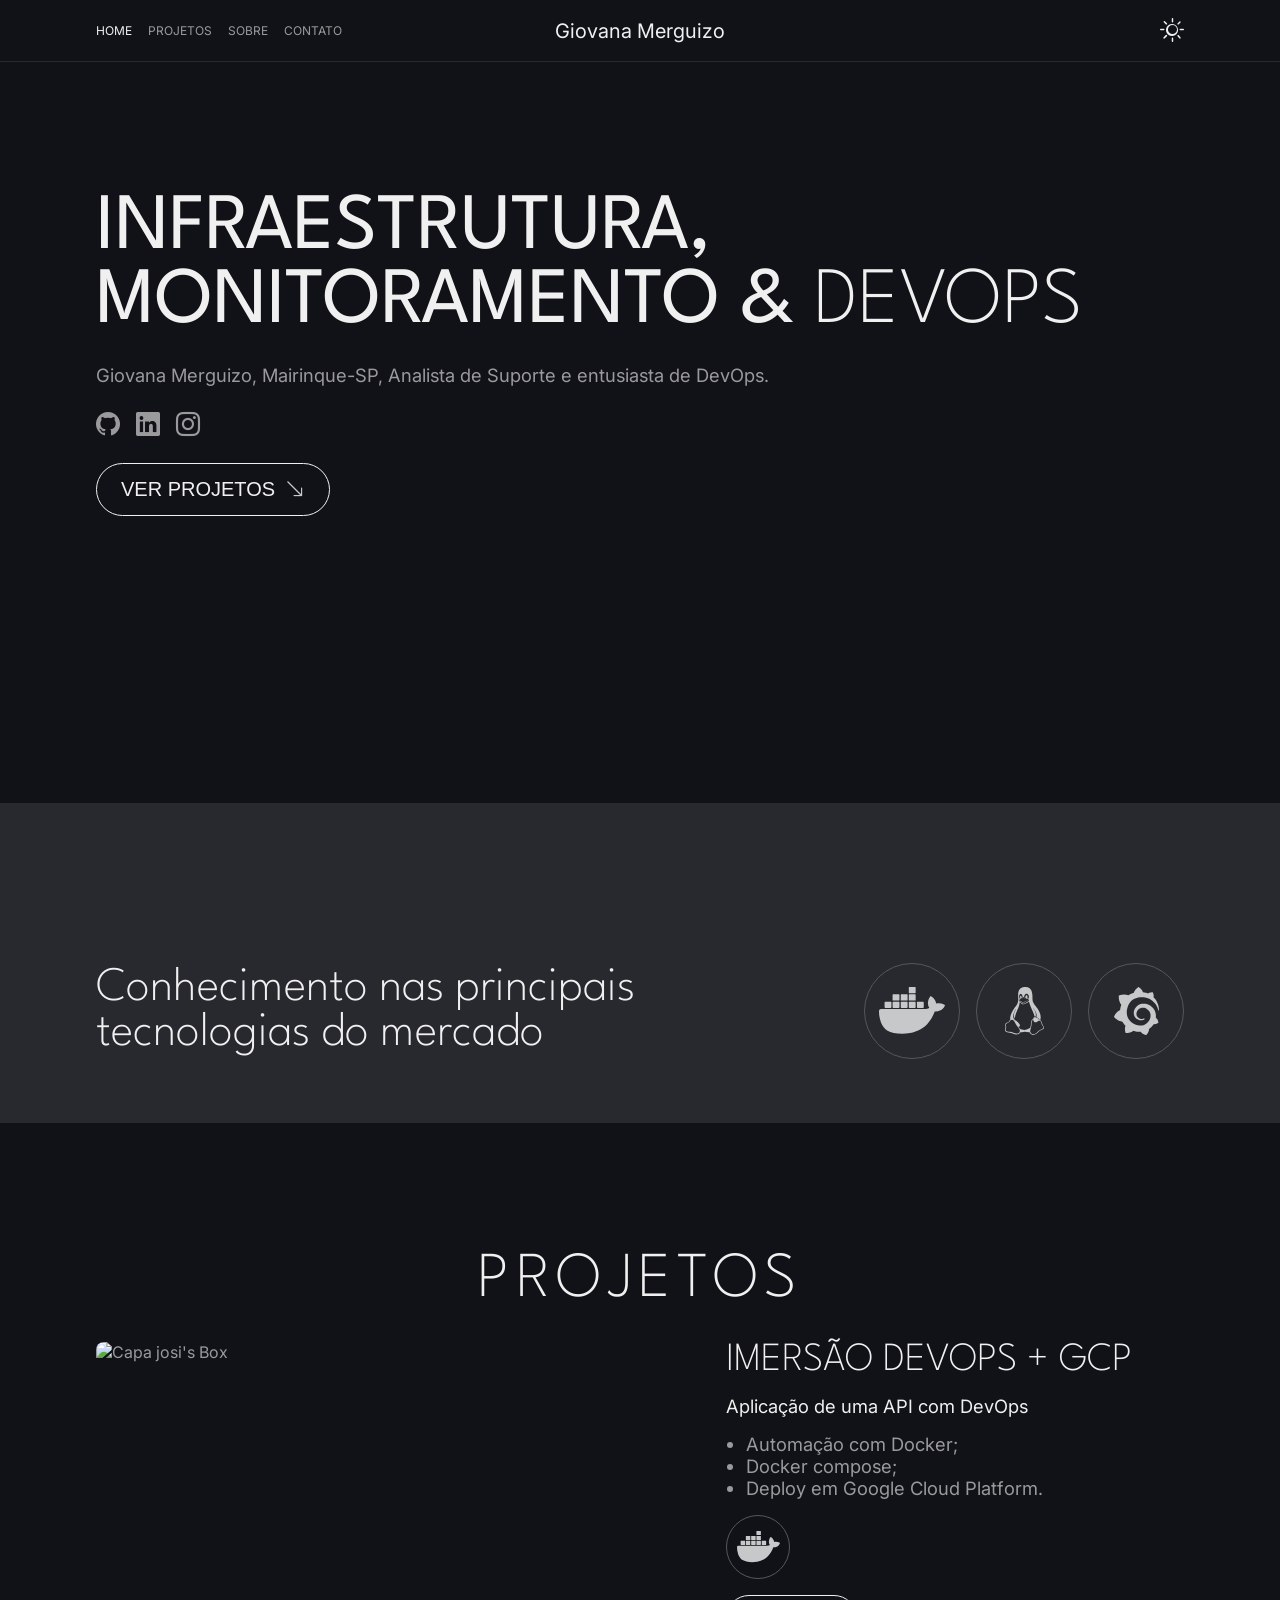
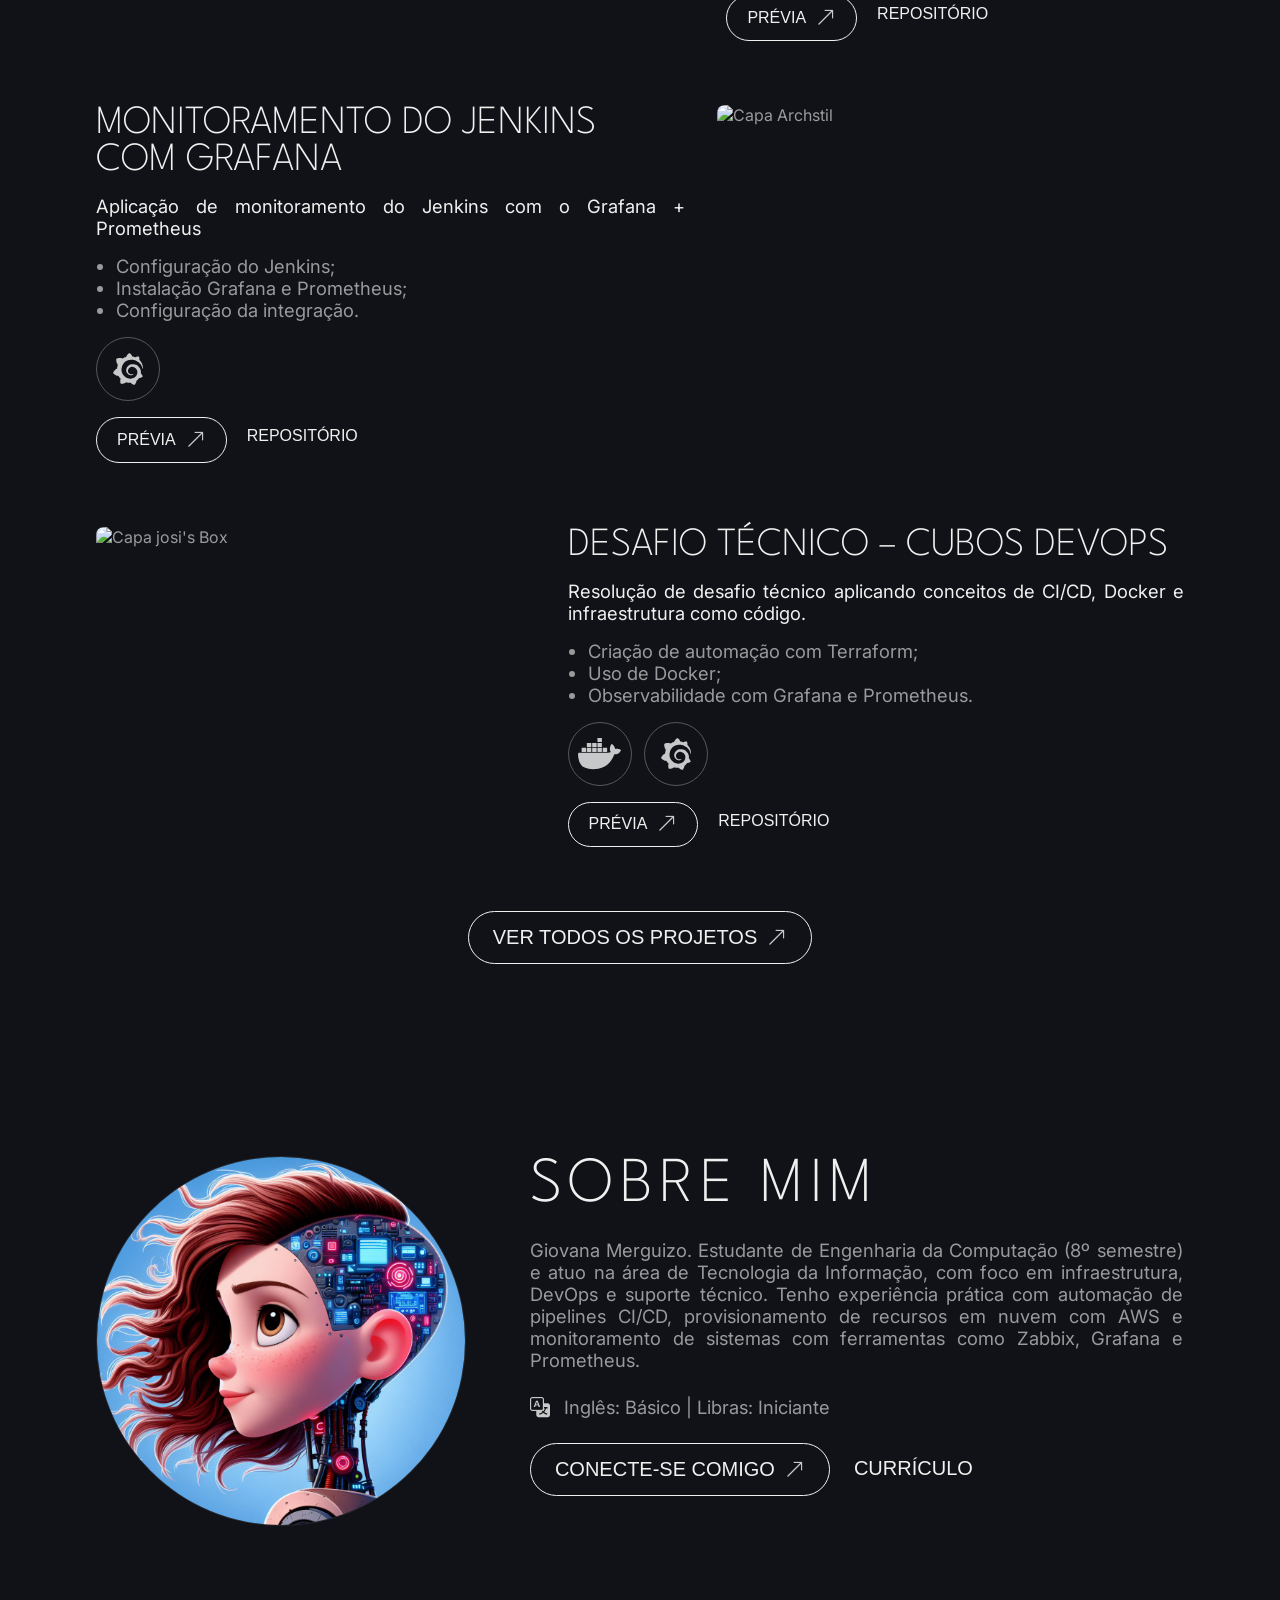
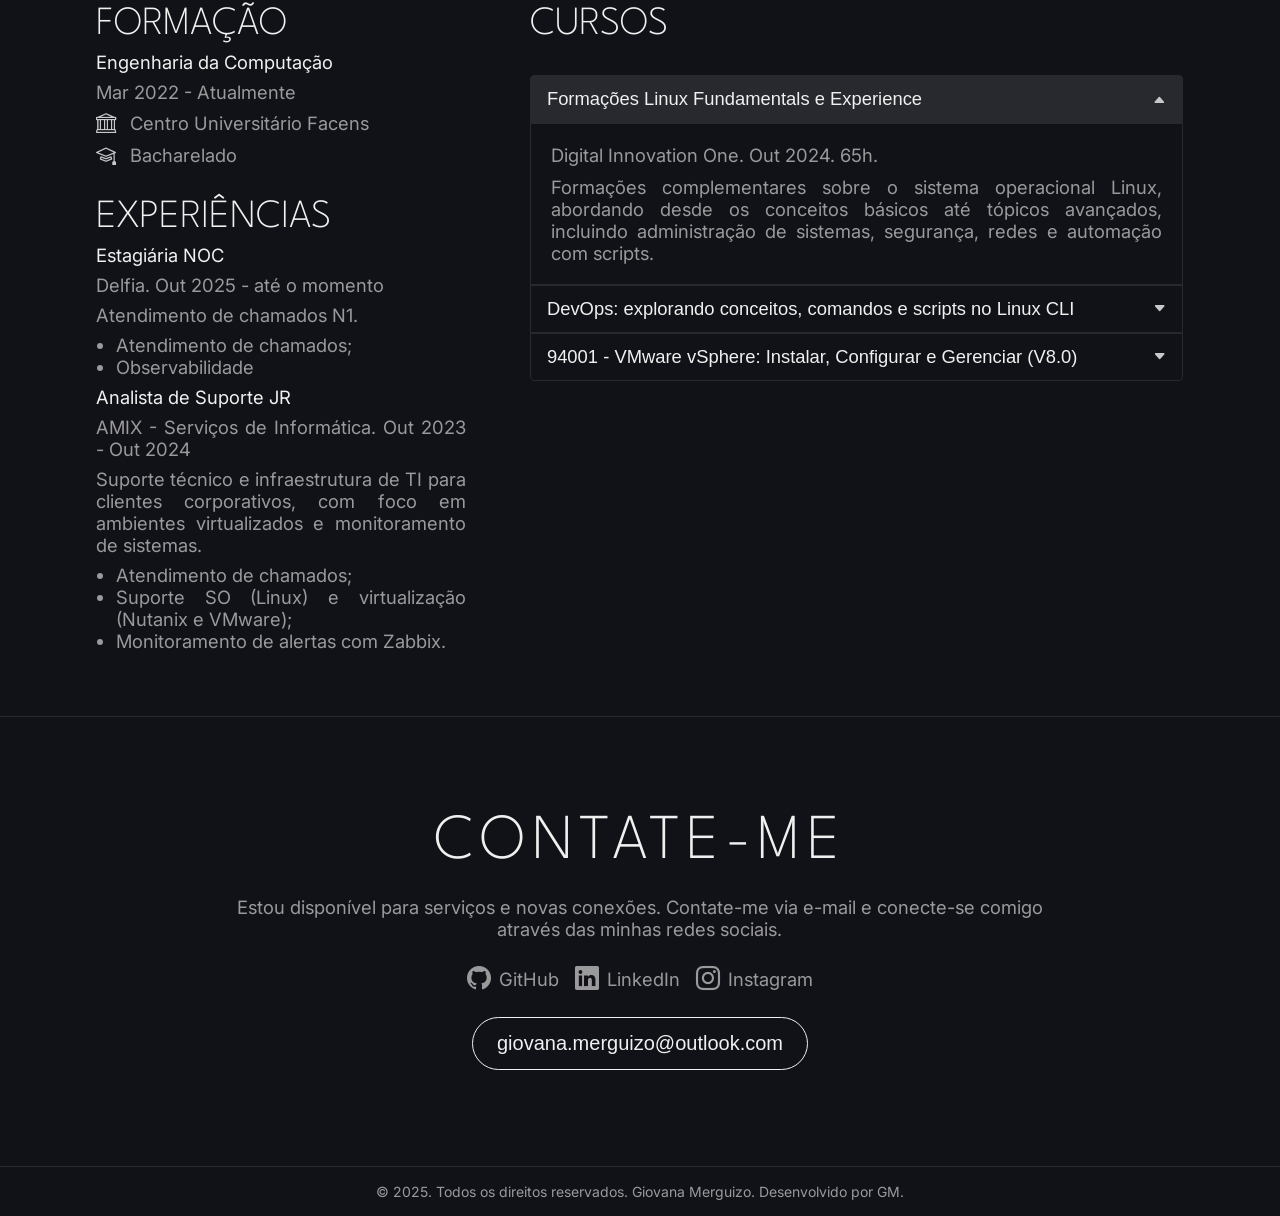
==== commit 6552e605: "add experiencia" ====
--- a/index.html
+++ b/index.html
@@ -246,16 +246,23 @@
         </div>
         </div>
         <div class="row2">
-        <h3>Experiências</h3>
-        <h4>Analista de Suporte JR</h4>
-        <span>AMIX - Serviços de Informática. Out 2023 - Out 2024</span>
-        <span>Suporte técnico e infraestrutura de TI para clientes corporativos, com foco em ambientes virtualizados e monitoramento de sistemas.
-        </span>
-        <ul class="about__list">
-            <li class="about__item">Atendimento de chamados;</li>
-            <li class="about__item">Suporte SO (Linux) e virtualização (Nutanix e VMware);</li>
-            <li class="about__item">Monitoramento de alertas com Zabbix.</li>
-        </ul>
+            <h3>Experiências</h3>
+            <h4>Estagiária NOC</h4>
+            <span>Delfia. Out 2025 - até o momento</span>
+            <span>Atendimento de chamados N1.</span>
+            <ul class="about__list">
+                <li class="about__item">Atendimento de chamados;</li>
+                <li class="about__item">Observabilidade</li>
+            </ul>
+            <h4>Analista de Suporte JR</h4>
+            <span>AMIX - Serviços de Informática. Out 2023 - Out 2024</span>
+            <span>Suporte técnico e infraestrutura de TI para clientes corporativos, com foco em ambientes virtualizados e monitoramento de sistemas.
+            </span>
+            <ul class="about__list">
+                <li class="about__item">Atendimento de chamados;</li>
+                <li class="about__item">Suporte SO (Linux) e virtualização (Nutanix e VMware);</li>
+                <li class="about__item">Monitoramento de alertas com Zabbix.</li>
+            </ul>
         </div>
     </div>
     <div class="col2">
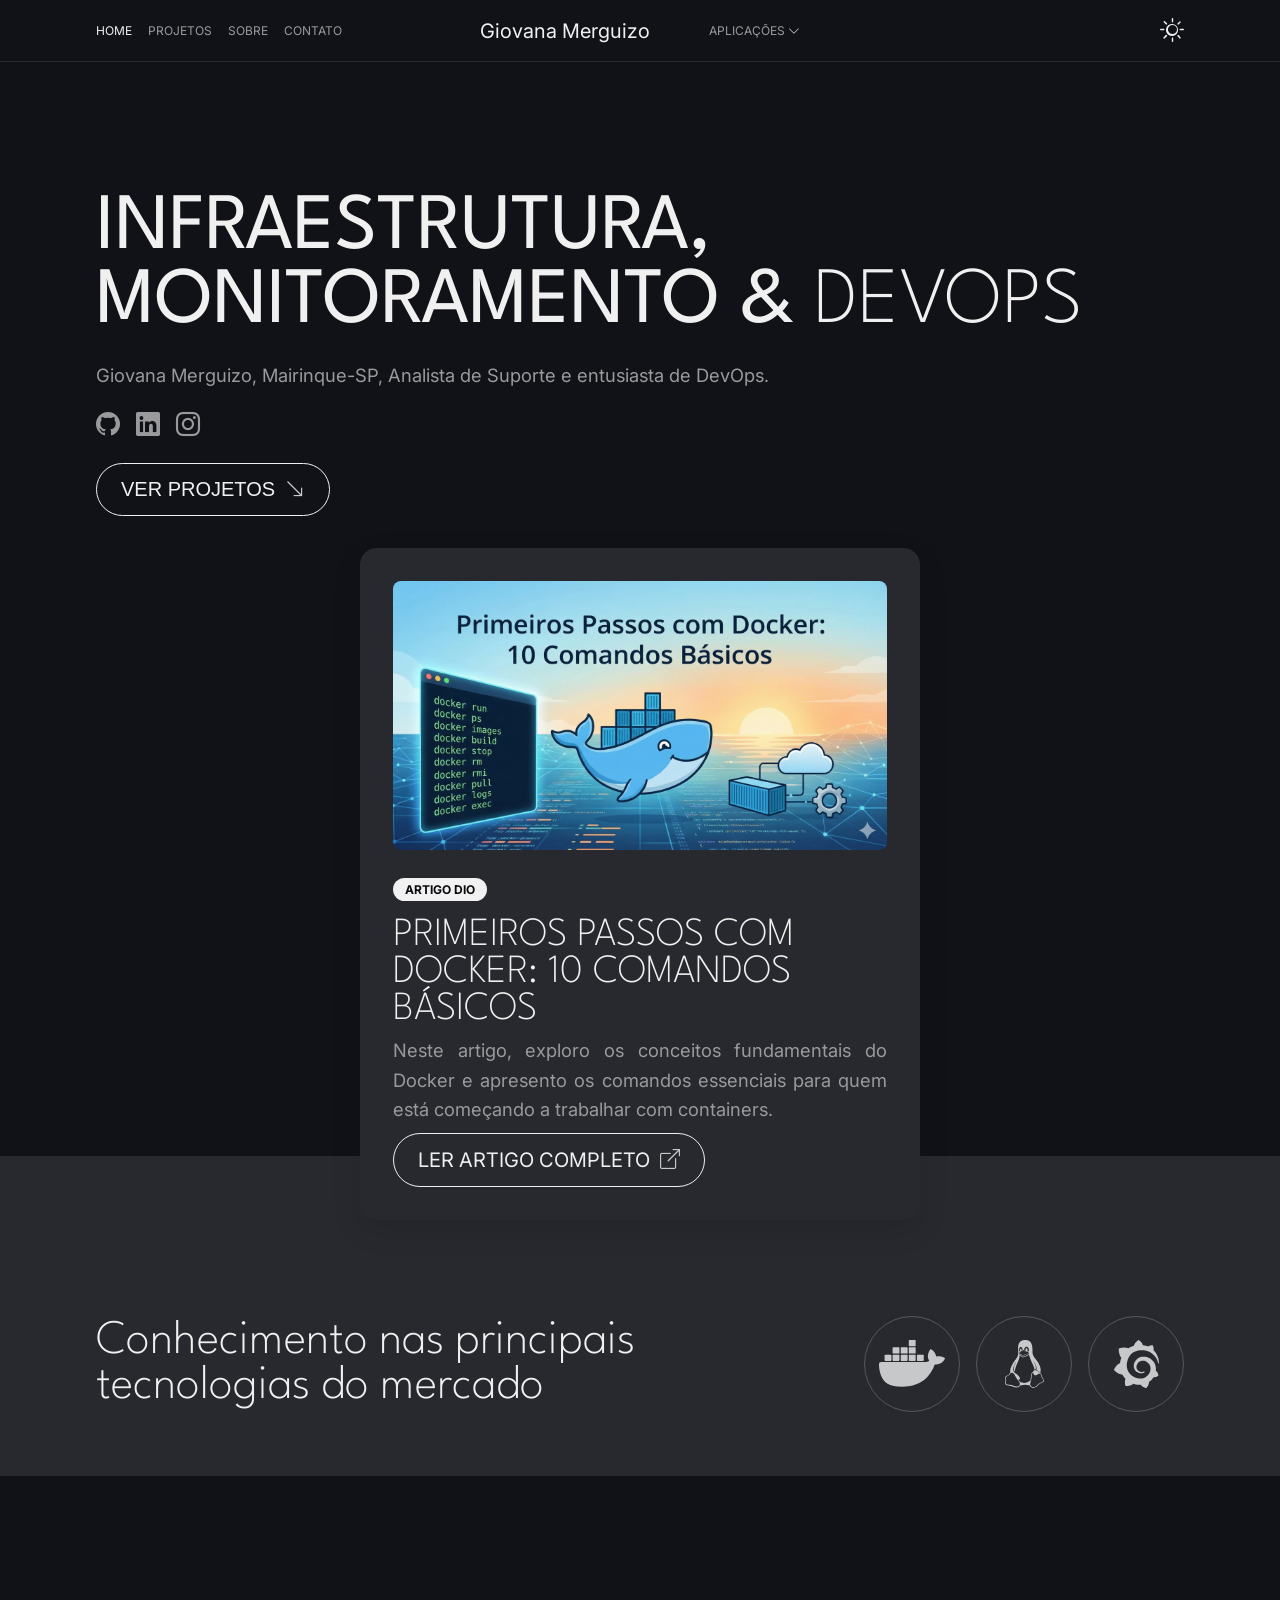
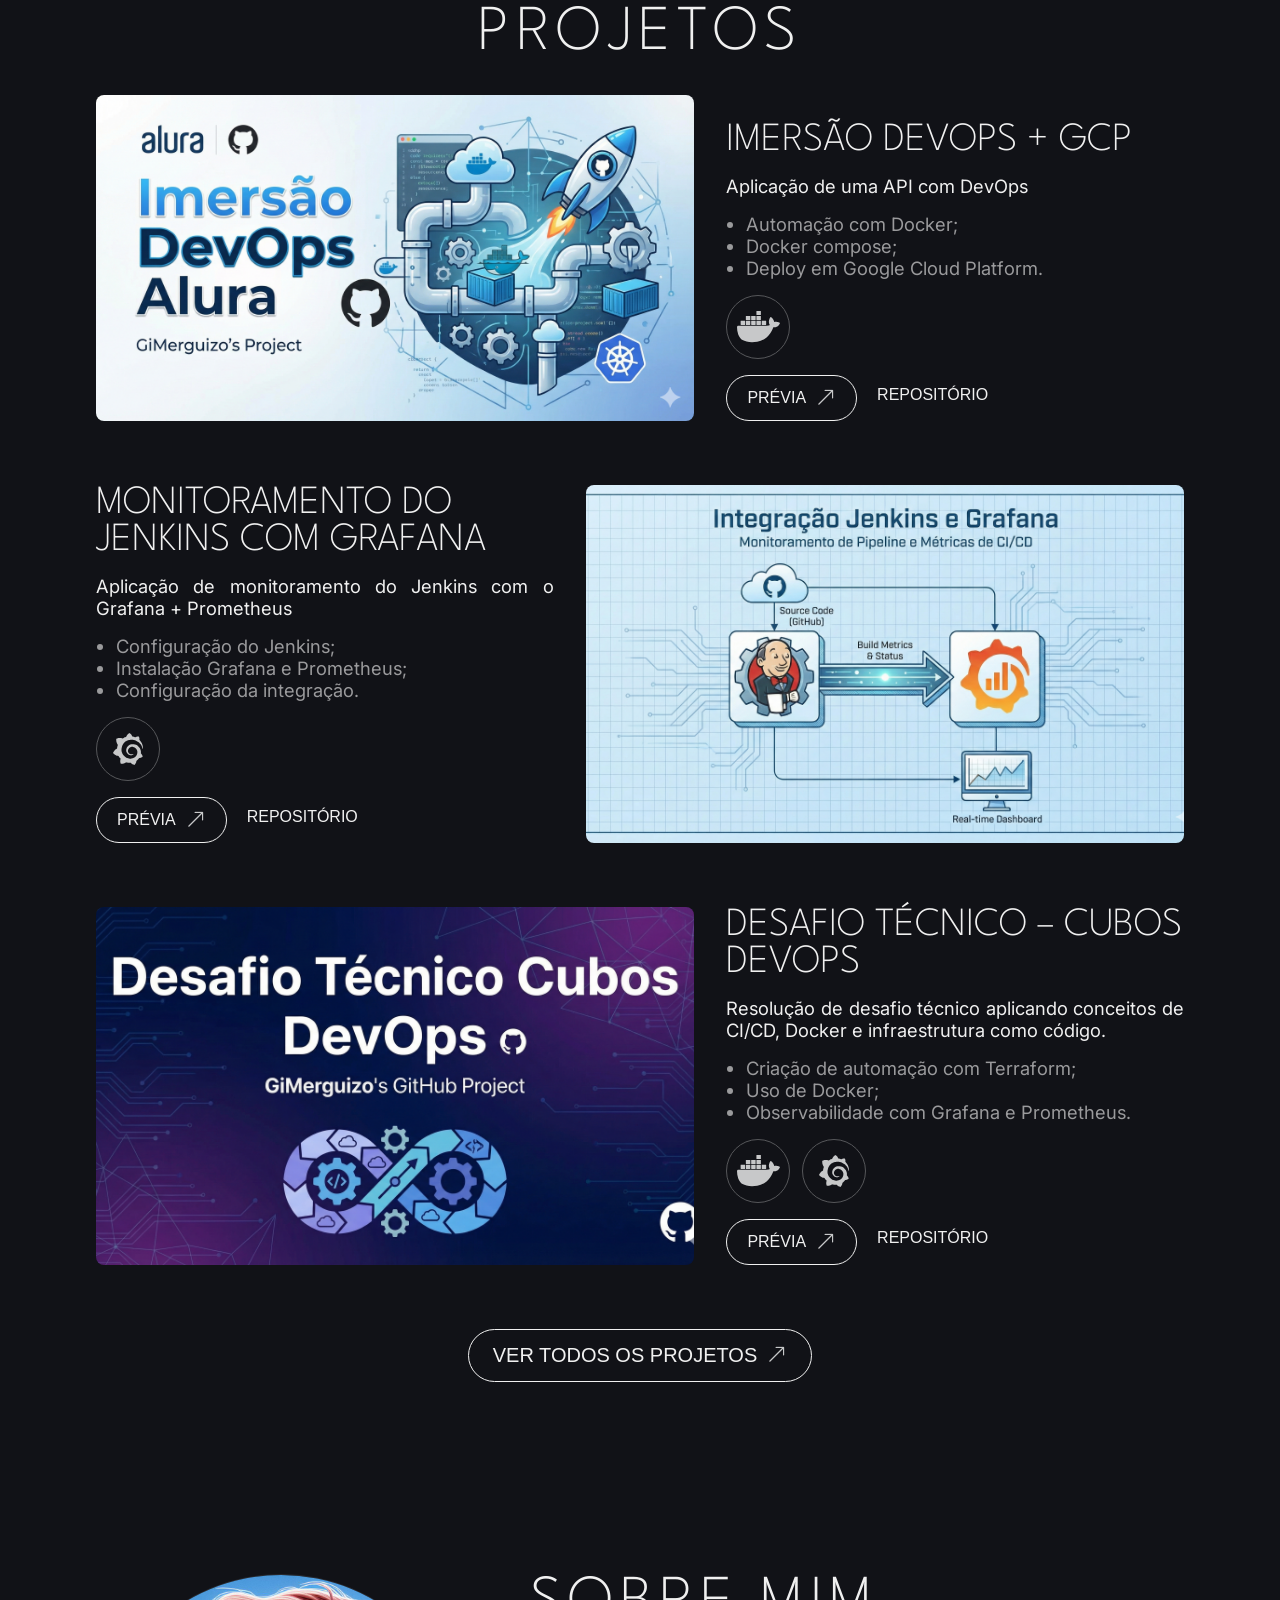
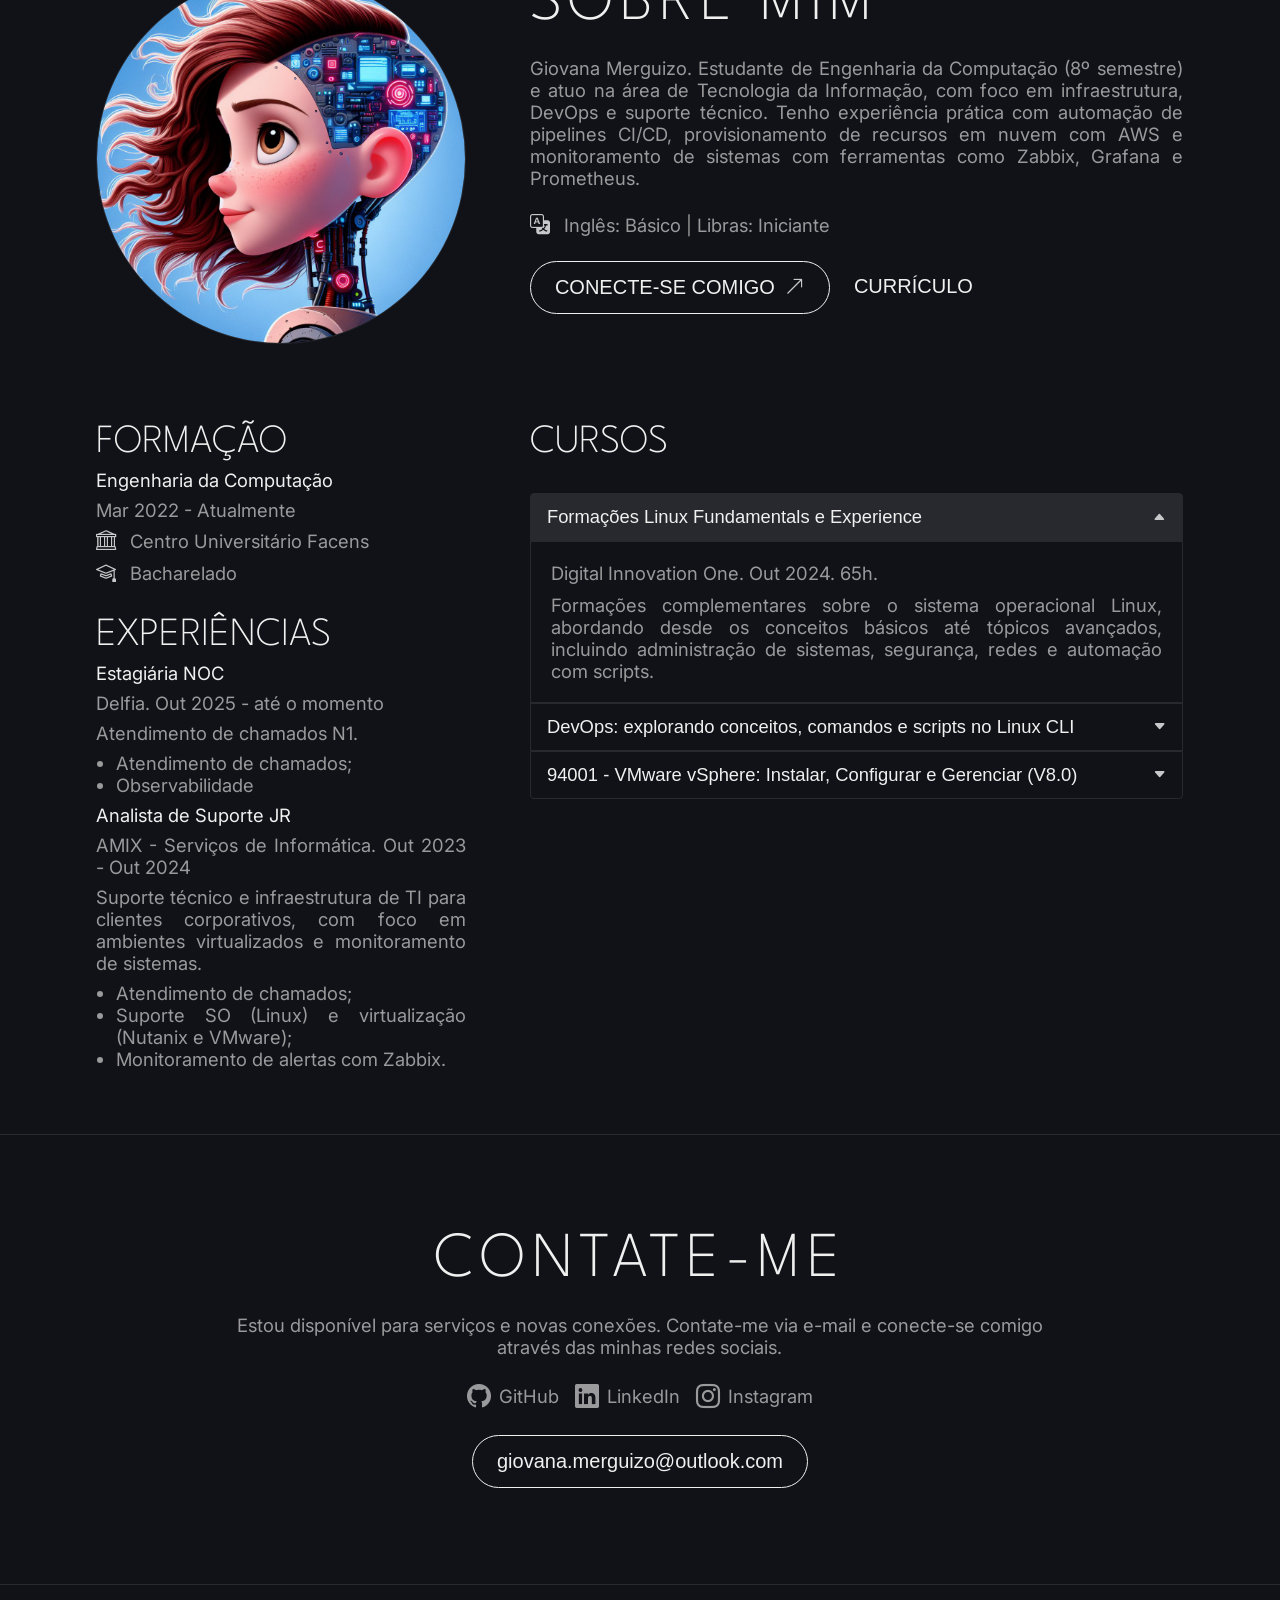
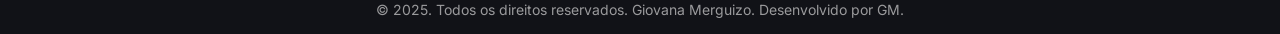
==== commit 024ce424: "Add aplicações e imagens de capa" ====
--- a/index.html
+++ b/index.html
@@ -34,11 +34,29 @@
                         <span class="menu__text">Contato</span>
                     </a>
                 </li>
+                <li class="menu__item">
+                    
+                </li>
             </ul>
         </nav>
         <div class="header__brand">
             <span class="brand__logo">Giovana Merguizo</span>
         </div>
+
+        <div class="header__dropdown">
+            <div class="dropdown">
+                <!--<button class="dropdown__button">
+                    Aplicações <i class="bi bi-chevron-down"></i>
+                </button>-->
+                <a class="menu__link" href="#">
+                    <span class="menu__text">Aplicações <i class="bi bi-chevron-down"></i></span>
+                </a>
+                <ul class="dropdown__content">
+                    <li><a href="https://gimerguizo.github.io/meu_site_apps/">Meu site apps</a></li>
+                </ul>
+            </div>
+        </div>
+
         <div class="header__toggle">
             <i id="toggleTheme" class="bi bi-sun"></i>
         </div>
@@ -87,8 +105,29 @@
                 </button>
             </a>
         </div>
+        <!--<div class="main__content2">
+            <iframe width="560" height="315" src="https://www.youtube.com/embed/heN17fmsiKs?si=psmOiNey0KSvYxvJ" title="YouTube video player" frameborder="0" allow="accelerometer; autoplay; clipboard-write; encrypted-media; gyroscope; picture-in-picture; web-share" referrerpolicy="strict-origin-when-cross-origin" allowfullscreen></iframe>
+        </div>-->
         <div class="main__content2">
-            <iframe width="560" height="315" src="https://www.youtube.com/embed/heN17fmsiKs?si=psmOiNey0KSvYxvJ" title="YouTube video player" frameborder="0" allow="accelerometer; autoplay; clipboard-write; encrypted-media; gyroscope; picture-in-picture; web-share" referrerpolicy="strict-origin-when-cross-origin" allowfullscreen></iframe>
+            <div class="article-preview">
+                <div class="article-preview__card">
+                    <div class="article-preview__image">
+                        <img id="capa-artigo" src="assets/images/capa_artigo_docker.png" alt="Capa do Artigo Docker">
+                    </div>
+                    
+                    <div class="article-preview__content">
+                        <div class="article-preview__header">
+                            <span class="badge">Artigo DIO</span>
+                            <h3>Primeiros Passos com Docker: 10 Comandos Básicos</h3>
+                        </div>
+                        <p>Neste artigo, exploro os conceitos fundamentais do Docker e apresento os comandos essenciais para quem está começando a trabalhar com containers.</p>
+                        <a href="https://web.dio.me/articles/primeiros-passos-com-docker-10-comandos-basicos-3001341415d1" target="_blank" class="btn btn--primary">
+                            <span>Ler Artigo Completo</span>
+                            <i class="bi bi-box-arrow-up-right"></i>
+                        </a>
+                    </div>
+                </div>
+            </div>
         </div>
     </main>
     <section class="skills">
@@ -109,7 +148,7 @@
         <h2>Projetos</h2>
         <div class="projects__container">
             <div class="projects__card">
-                <img class="card__cover" src="assets/images/projects/josisbox.jpg" alt="Capa josi's Box">
+                <img class="card__cover" src="assets/images/projects/capa_imersao_alura.png" alt="Capa josi's Box">
                 <div class="card__body">
                     <h3 class="card__title">Imersão DevOps + GCP</h3>
                     <p class="card__description">Aplicação de uma API com DevOps</p>
@@ -137,7 +176,7 @@
                 </div>
             </div>
             <div class="projects__card card--reverse">
-                <img class="card__cover" src="assets/images/projects/archstil.jpg" alt="Capa Archstil">
+                <img class="card__cover" src="assets/images/projects/capa_integracao_jenkins_grafana.png" alt="Capa Archstil">
                 <div class="card__body">
                 <h3 class="card__title">Monitoramento do Jenkins com Grafana</h3>
                 <p class="card__description">Aplicação de monitoramento do Jenkins com o Grafana + Prometheus</p>
@@ -165,7 +204,7 @@
                 </div>
             </div>
             <div class="projects__card">
-                <img class="card__cover" src="assets/images/projects/josisbox.jpg" alt="Capa josi's Box">
+                <img class="card__cover" src="assets/images/projects/capa_devops_cubos.png" alt="Capa josi's Box">
                 <div class="card__body">
                     <h3 class="card__title">Desafio Técnico – Cubos DevOps</h3>
                     <p class="card__description">Resolução de desafio técnico aplicando conceitos de CI/CD, Docker e infraestrutura como código.</p>
--- a/assets/css/styles.css
+++ b/assets/css/styles.css
@@ -137,6 +137,12 @@
   height: 3.25rem;
 }
 
+.header__dropdown {
+  display: flex;
+  align-items: center;
+  position: relative;
+}
+
 #toggleTheme {
   font-size: 1.5rem;
   color: var(--primary-color);
@@ -204,6 +210,61 @@
 
 .menu--social {
   gap: 1rem;
+}
+
+.dropdown {
+  position: relative;
+  display: inline-block;
+}
+
+.dropdown__button {
+    background: transparent;
+    color: var(--primary-color);
+    padding: 0.5rem 1rem;
+    font-size: 0.9rem;
+    font-family: 'Inter', sans-serif;
+    text-transform: uppercase;
+    border: 1px solid var(--primary-border-color);
+    border-radius: 2rem;
+    cursor: pointer;
+    display: flex;
+    align-items: center;
+    gap: 0.5rem;
+    transition: 0.3s;
+}
+
+.dropdown__button:hover {
+    background: var(--secondary-bg-color);
+}
+
+.dropdown__content {
+    display: none;
+    position: absolute;
+    background-color: var(--secondary-bg-color);
+    min-width: 160px;
+    box-shadow: 0px 8px 16px 0px rgba(0,0,0,0.2);
+    z-index: 10;
+    border-radius: 0.5rem;
+    margin-top: 0.5rem;
+    border: 1px solid var(--primary-border-color);
+}
+
+.dropdown__content li a {
+    color: var(--text-color);
+    padding: 12px 16px;
+    text-decoration: none;
+    display: block;
+    font-size: 0.875rem;
+}
+
+.dropdown__content li a:hover {
+    background-color: var(--primary-bg-color);
+    color: var(--primary-color);
+    border-radius: 0.5rem;
+}
+
+.dropdown:hover .dropdown__content {
+    display: block;
 }
 
 .btn {
@@ -247,6 +308,66 @@
   color: var(--primary-bg-color);
 }
 
+/*Artigos*/
+
+.article-preview {
+    display: flex;
+    justify-content: center;
+    align-items: center;
+    width: 100%;
+}
+
+.article-preview__card {
+    background: var(--secondary-bg-color);
+    border: 1px solid var(--primary-border-color);
+    border-radius: 1rem;
+    padding: 2rem;
+    display: flex;
+    flex-direction: column;
+    gap: 1.5rem;
+    max-width: 560px; /* Mantém a largura similar ao iframe anterior */
+    box-shadow: 0 10px 30px rgba(0,0,0,0.1);
+}
+
+.article-preview__header .badge {
+    background: #f1f1f1;
+    color: #0b0b0f;
+    padding: 0.25rem 0.75rem;
+    border-radius: 2rem;
+    font-size: 0.75rem;
+    font-weight: bold;
+    text-transform: uppercase;
+    margin-bottom: 1rem;
+    display: inline-block;
+}
+
+.article-preview__card h3 {
+    text-align: left;
+    margin: 0;
+}
+
+.article-preview__card p {
+    color: var(--text-color);
+    line-height: 1.6;
+}
+
+/* Garante que o botão não ocupe a largura total se não for necessário */
+.article-preview__card .btn {
+    width: fit-content;
+}
+
+.article-preview__content p {
+    margin-top: 0.5rem;
+    margin-bottom: 0.5rem;
+}
+
+img#capa-artigo {
+    width: 100%;
+    border-radius: 0.5rem;
+    object-fit: cover;
+    object-position: center;
+}
+
 main, .projects, .about, .contact {
   padding: 2.5rem 1rem;
 }
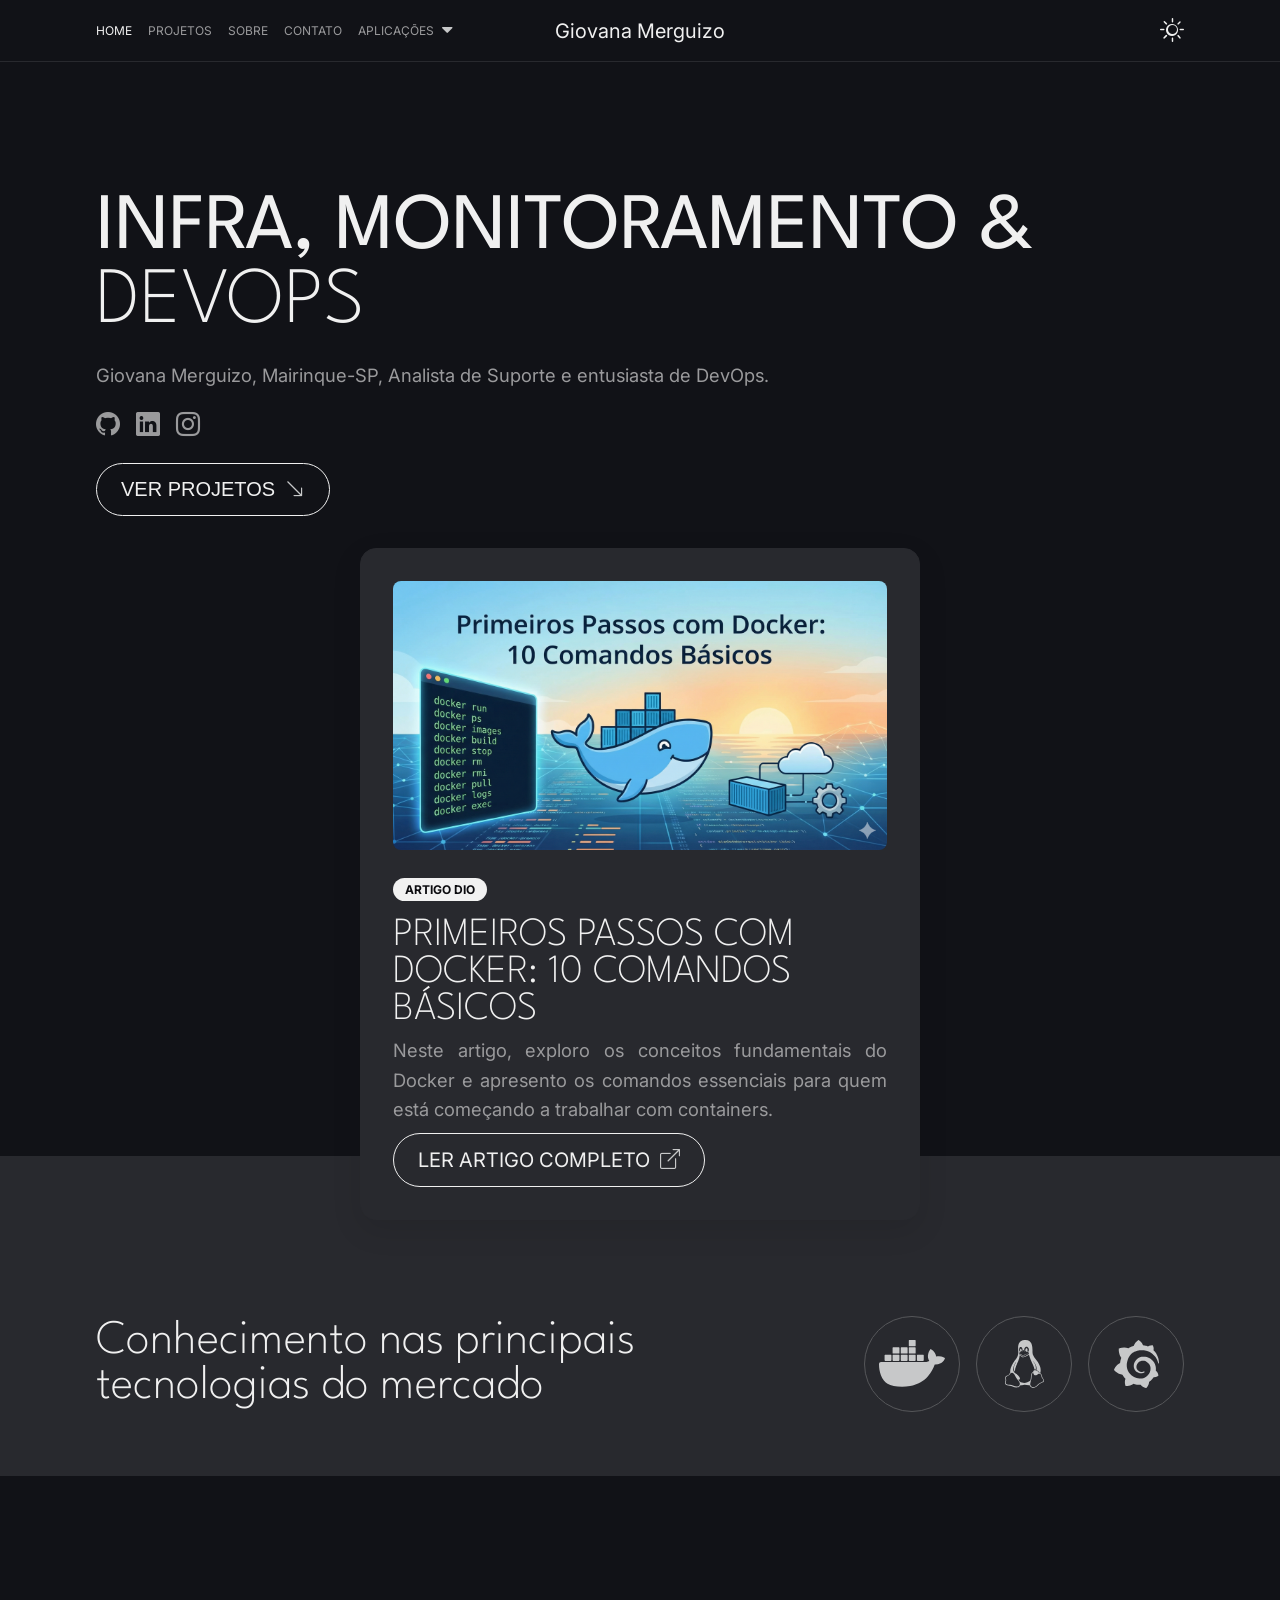
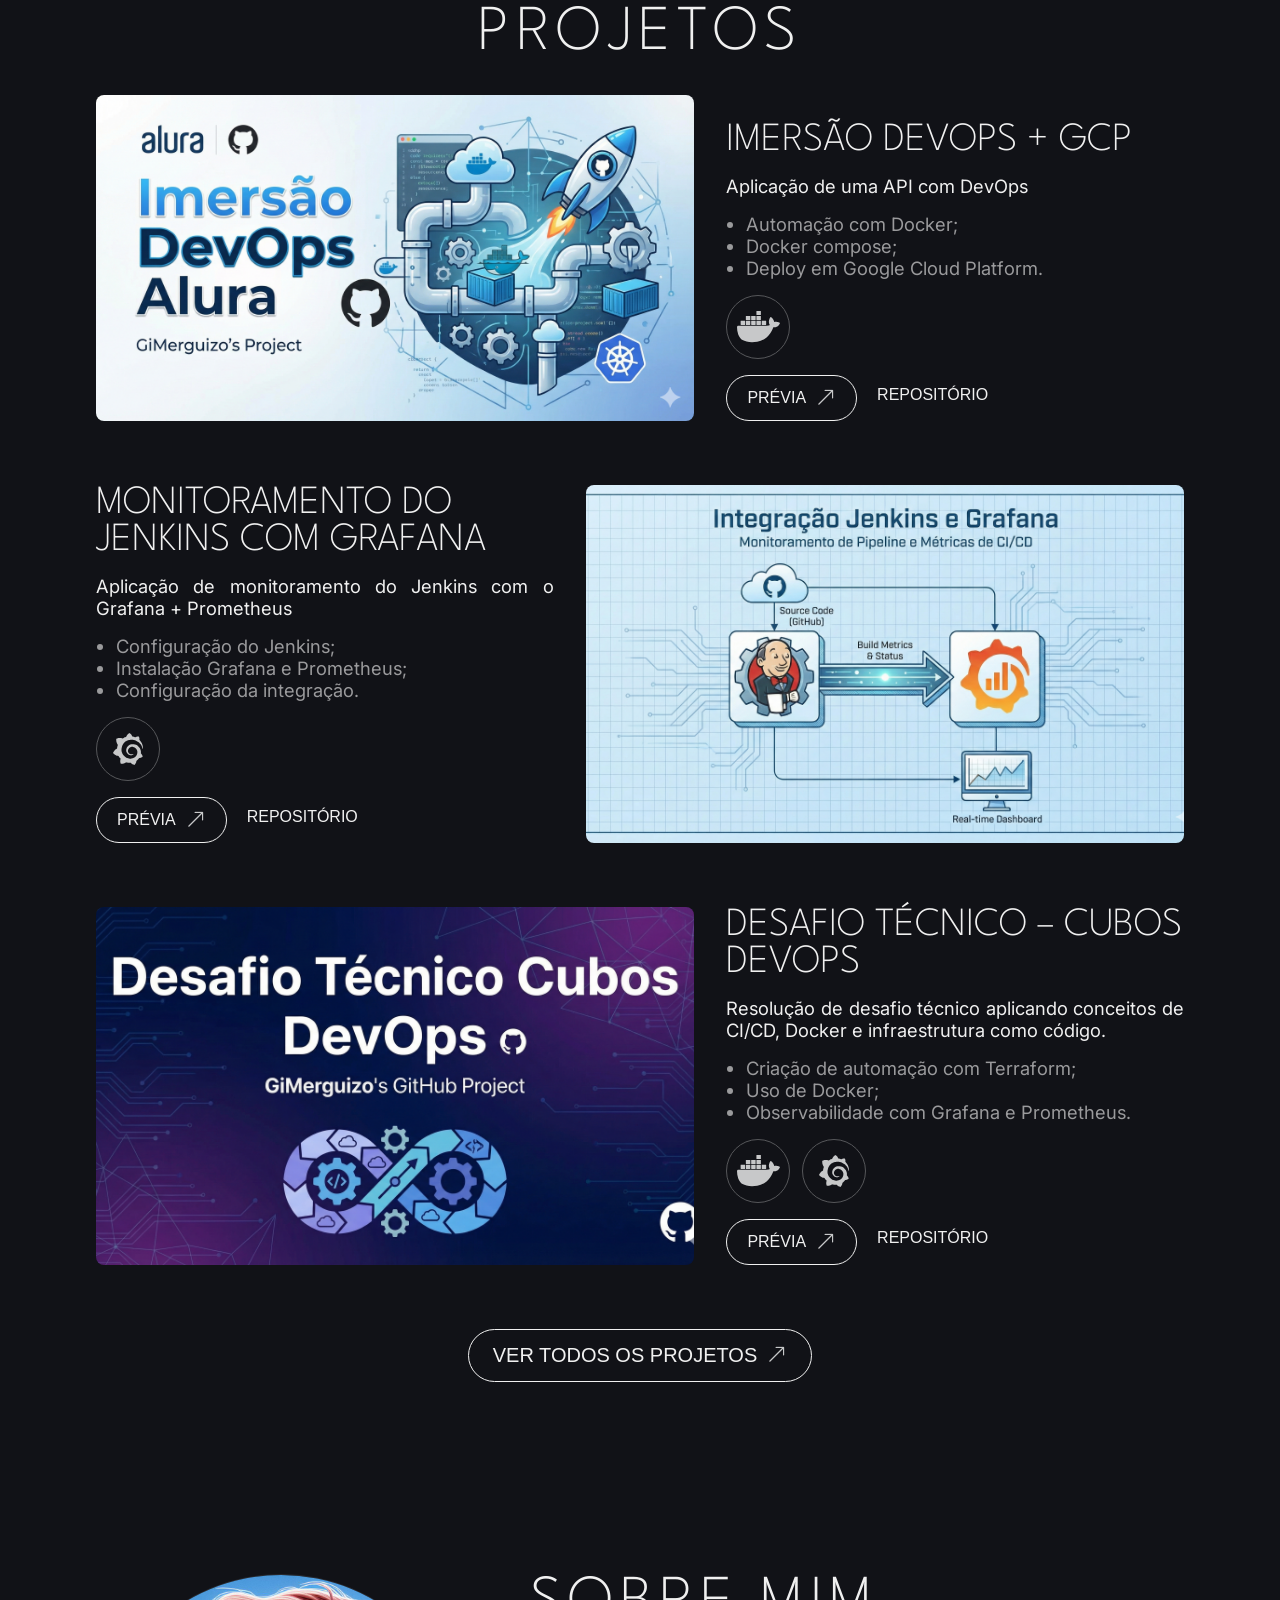
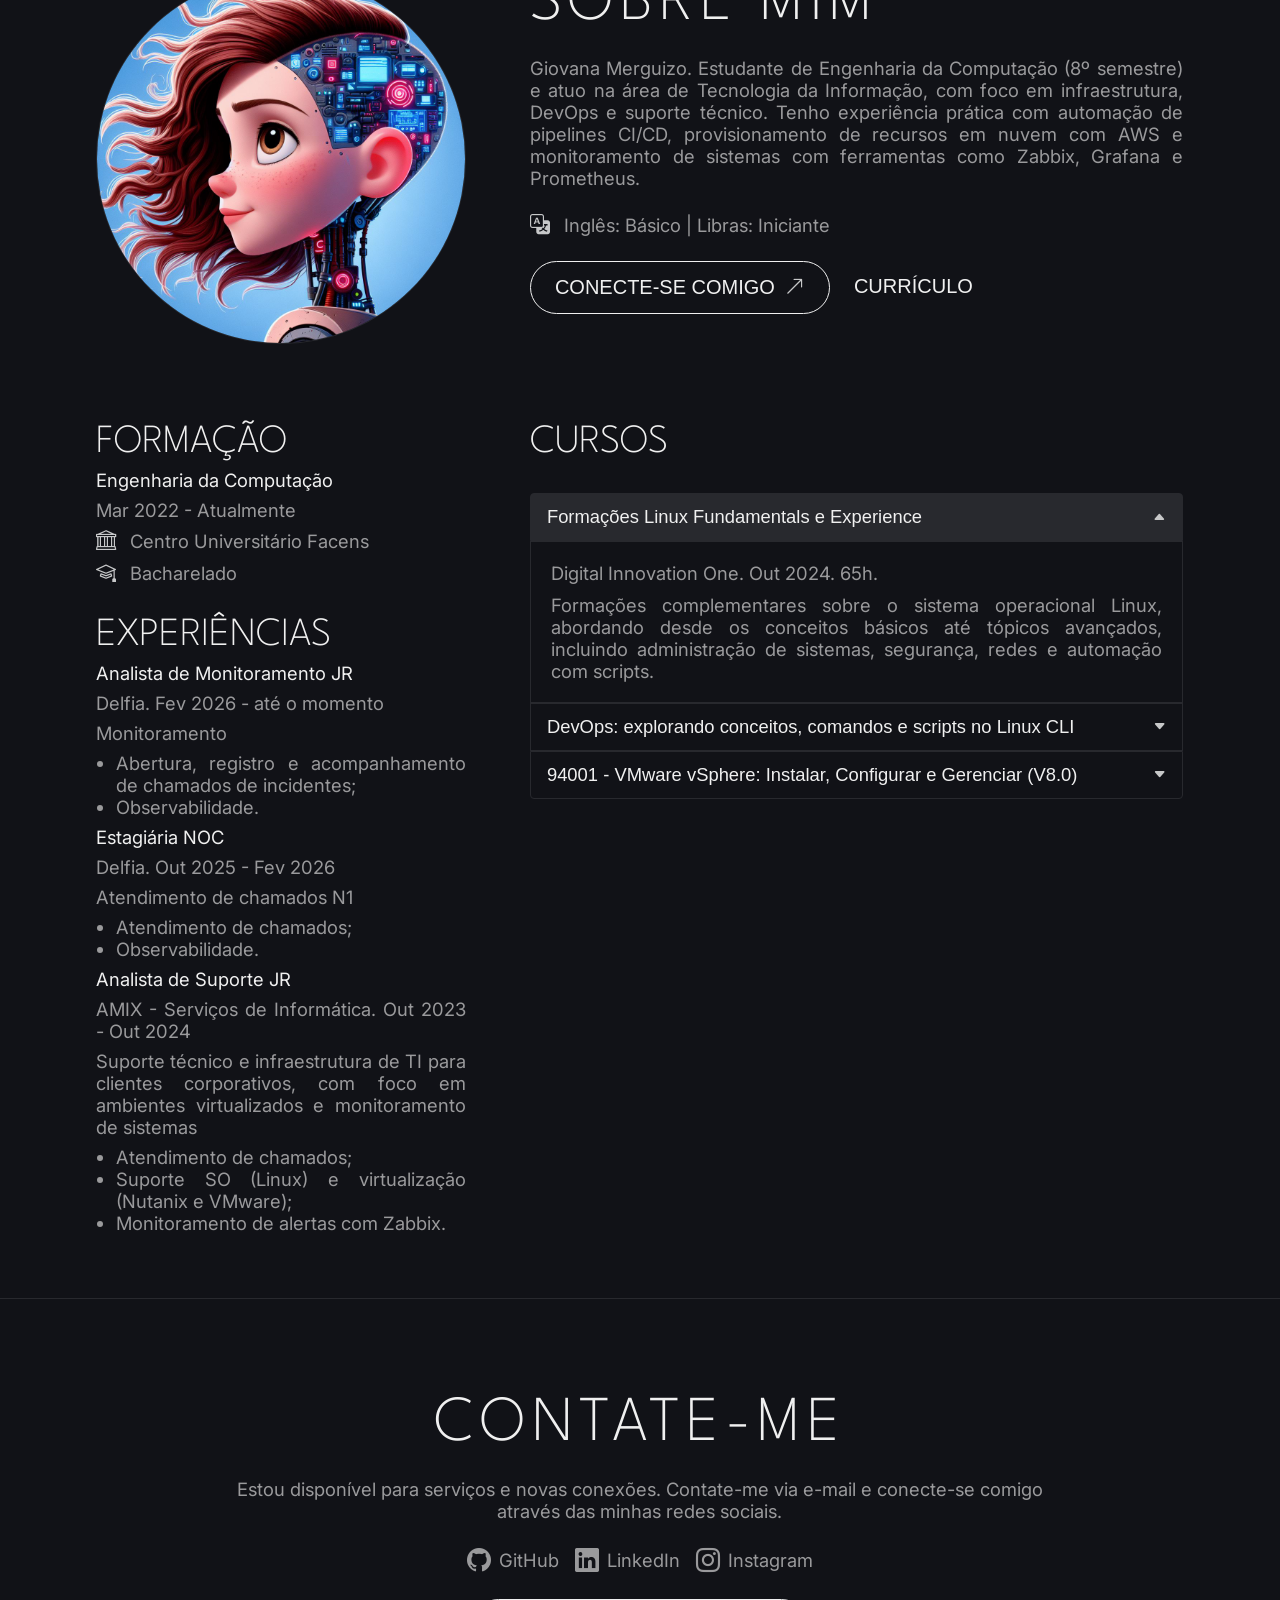
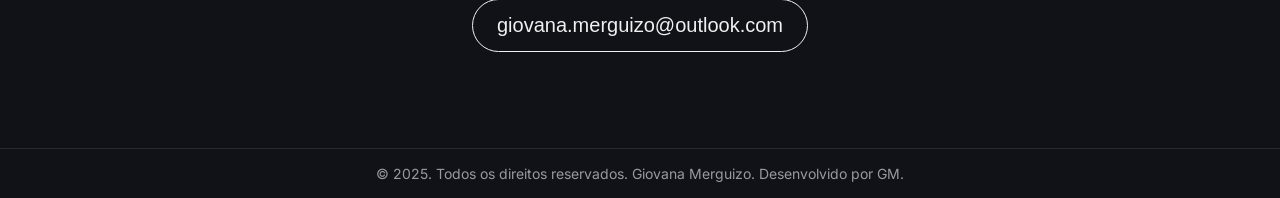
==== commit 674cf592: "Update menu dropdown and other" ====
--- a/index.html
+++ b/index.html
@@ -7,7 +7,8 @@
     <meta name="description" content="Portfólio de Giovana Merguizo, para compartilhar meus projetos e habilidades.">
 
     <link rel="shortcut icon" href="favicon.ico" type="image/x-icon">
-    <link rel="stylesheet" href="https://cdn.jsdelivr.net/npm/bootstrap-icons@1.13.1/font/bootstrap-icons.min.css"><link rel="stylesheet" href="https://cdn.jsdelivr.net/npm/bootstrap-icons@1.13.1/font/bootstrap-icons.min.css">
+    <link rel="stylesheet" href="https://cdn.jsdelivr.net/npm/bootstrap-icons@1.13.1/font/bootstrap-icons.min.css">
+    <link rel="stylesheet" href="https://cdnjs.cloudflare.com/ajax/libs/font-awesome/4.7.0/css/font-awesome.min.css">
     <link rel="stylesheet" href="assets/css/styles.css">
 </head>
 <body>
@@ -30,12 +31,21 @@
                     </a>
                 </li>
                 <li class="menu__item">
-                    <a class="menu__link" href="#contato">
+                    <a class="menu__link " href="#contato">
                         <span class="menu__text">Contato</span>
                     </a>
                 </li>
                 <li class="menu__item">
-                    
+                    <div class="header__dropdown">
+                      <div class="dropdown">
+                          <a class="menu__link" href="javascript:void(0)">
+                              <span class="menu__text">Aplicações</span><i class="fa fa-caret-down"></i>
+                          </a>
+                          <ul class="dropdown__content">
+                              <li><a href="https://gimerguizo.github.io/meu_site_apps/">Meu site apps</a></li>
+                          </ul>
+                      </div>
+                  </div>
                 </li>
             </ul>
         </nav>
@@ -43,11 +53,11 @@
             <span class="brand__logo">Giovana Merguizo</span>
         </div>
 
-        <div class="header__dropdown">
+        <!--<div class="header__dropdown">
             <div class="dropdown">
-                <!--<button class="dropdown__button">
+                <button class="dropdown__button">
                     Aplicações <i class="bi bi-chevron-down"></i>
-                </button>-->
+                </button>
                 <a class="menu__link" href="#">
                     <span class="menu__text">Aplicações <i class="bi bi-chevron-down"></i></span>
                 </a>
@@ -55,7 +65,7 @@
                     <li><a href="https://gimerguizo.github.io/meu_site_apps/">Meu site apps</a></li>
                 </ul>
             </div>
-        </div>
+        </div>-->
 
         <div class="header__toggle">
             <i id="toggleTheme" class="bi bi-sun"></i>
@@ -91,7 +101,7 @@
     </nav>
     <main>
         <div class="main__content1">
-            <h1><b>Infraestrutura, Monitoramento & </b>Devops</h1>
+            <h1><b>Infra, Monitoramento & </b>Devops</h1>
             <p>Giovana Merguizo, Mairinque-SP, Analista de Suporte e entusiasta de DevOps.</p>
             <ul class="menu menu--social"> 
                 <li><a class="menu__link" href="https://github.com/GiMerguizo" target="_blank"><i class="menu__icon bi bi-github"></i></a></li>
@@ -286,16 +296,23 @@
         </div>
         <div class="row2">
             <h3>Experiências</h3>
+            <h4>Analista de Monitoramento JR</h4>
+            <span>Delfia. <time>Fev 2026 - até o momento</time></span>
+            <span>Monitoramento</span>
+            <ul class="about__list">
+                <li class="about__item">Abertura, registro e acompanhamento de chamados de incidentes;</li>
+                <li class="about__item">Observabilidade.</li>
+            </ul>
             <h4>Estagiária NOC</h4>
-            <span>Delfia. Out 2025 - até o momento</span>
-            <span>Atendimento de chamados N1.</span>
+            <span>Delfia. <time>Out 2025 - Fev 2026</time></span>
+            <span>Atendimento de chamados N1</span>
             <ul class="about__list">
                 <li class="about__item">Atendimento de chamados;</li>
-                <li class="about__item">Observabilidade</li>
+                <li class="about__item">Observabilidade.</li>
             </ul>
             <h4>Analista de Suporte JR</h4>
-            <span>AMIX - Serviços de Informática. Out 2023 - Out 2024</span>
-            <span>Suporte técnico e infraestrutura de TI para clientes corporativos, com foco em ambientes virtualizados e monitoramento de sistemas.
+            <span>AMIX - Serviços de Informática. <time>Out 2023 - Out 2024</time></span>
+            <span>Suporte técnico e infraestrutura de TI para clientes corporativos, com foco em ambientes virtualizados e monitoramento de sistemas
             </span>
             <ul class="about__list">
                 <li class="about__item">Atendimento de chamados;</li>
--- a/assets/css/styles.css
+++ b/assets/css/styles.css
@@ -263,7 +263,10 @@
     border-radius: 0.5rem;
 }
 
-.dropdown:hover .dropdown__content {
+/*.dropdown:hover .dropdown__content {
+    display: block;
+}*/
+.dropdown.show-dropdown .dropdown__content {
     display: block;
 }
 
@@ -663,7 +666,14 @@
 
   .header__nav,
   .header__toggle {
+    flex: 1;
     min-width: 30%;
+  }
+  
+  .header__brand {
+    flex: 0 1 auto;
+    text-align: center;
+    justify-content: center;
   }
 
   h1 {
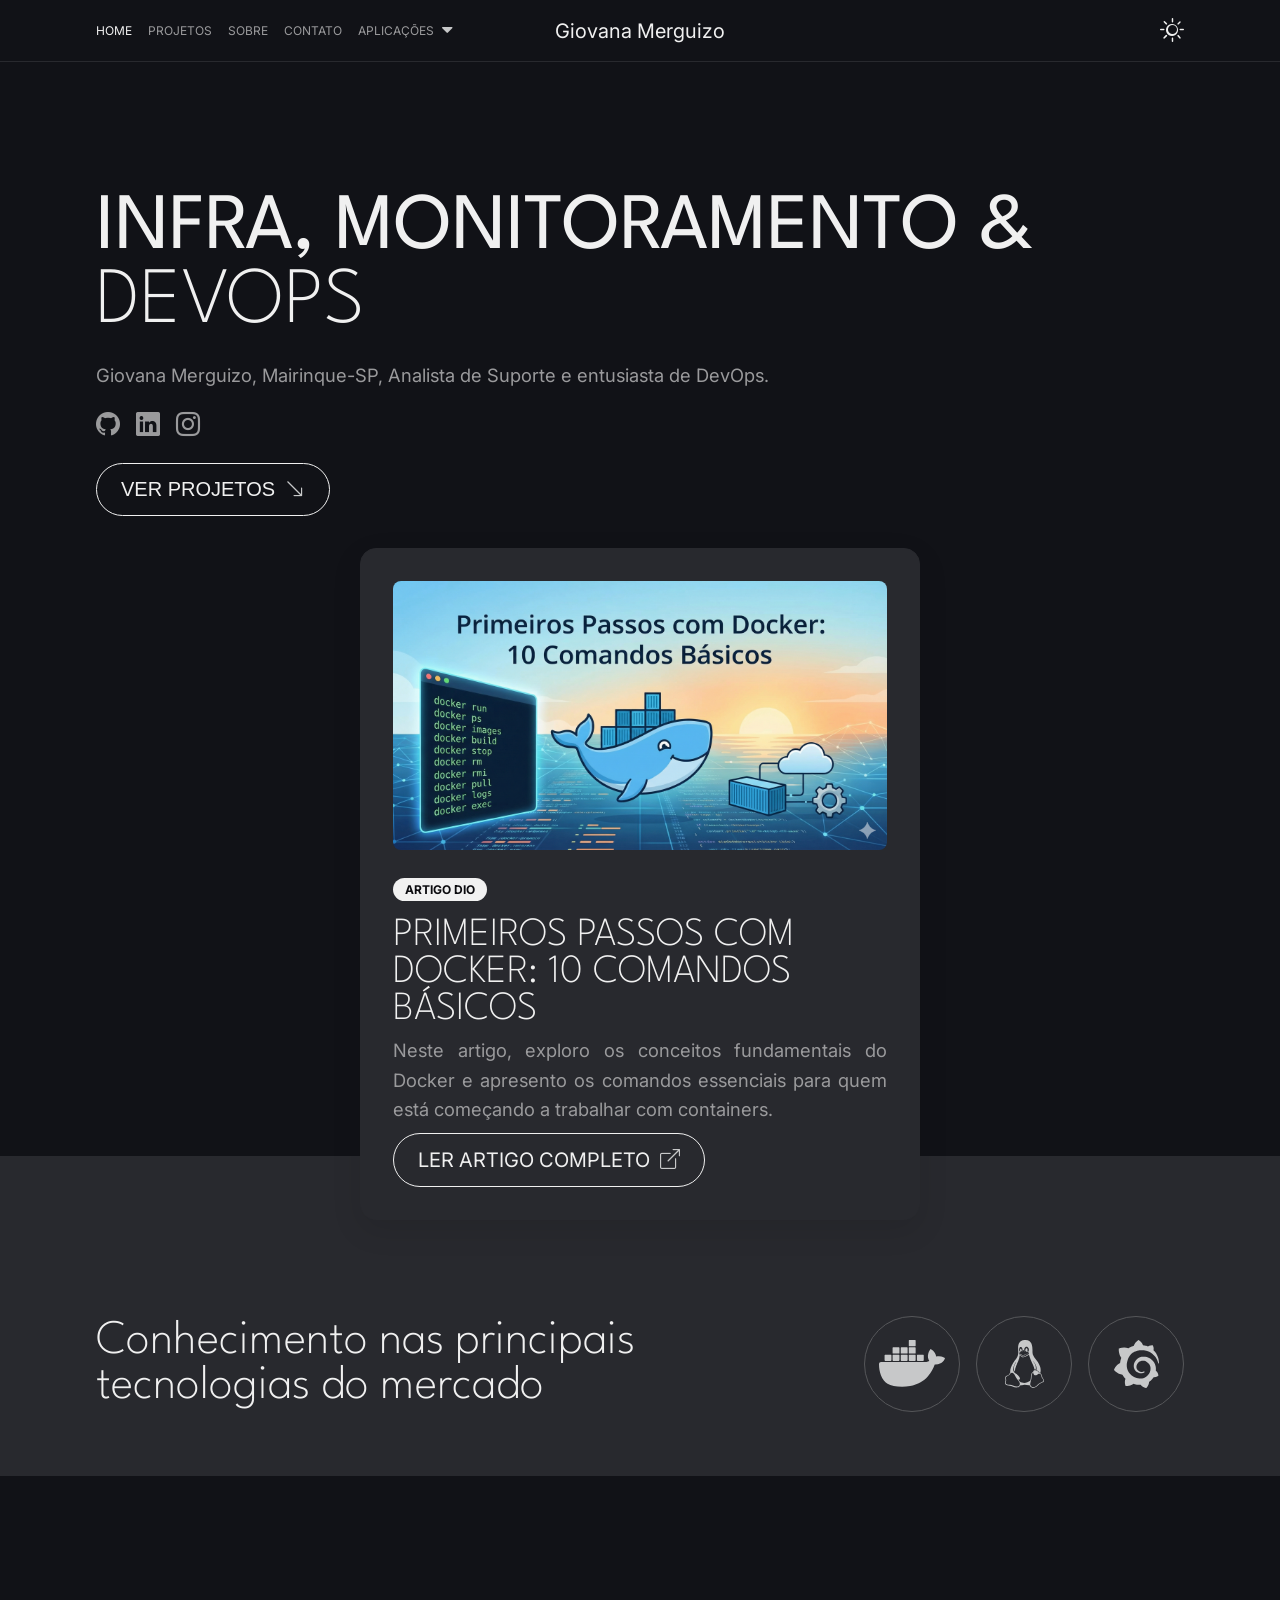
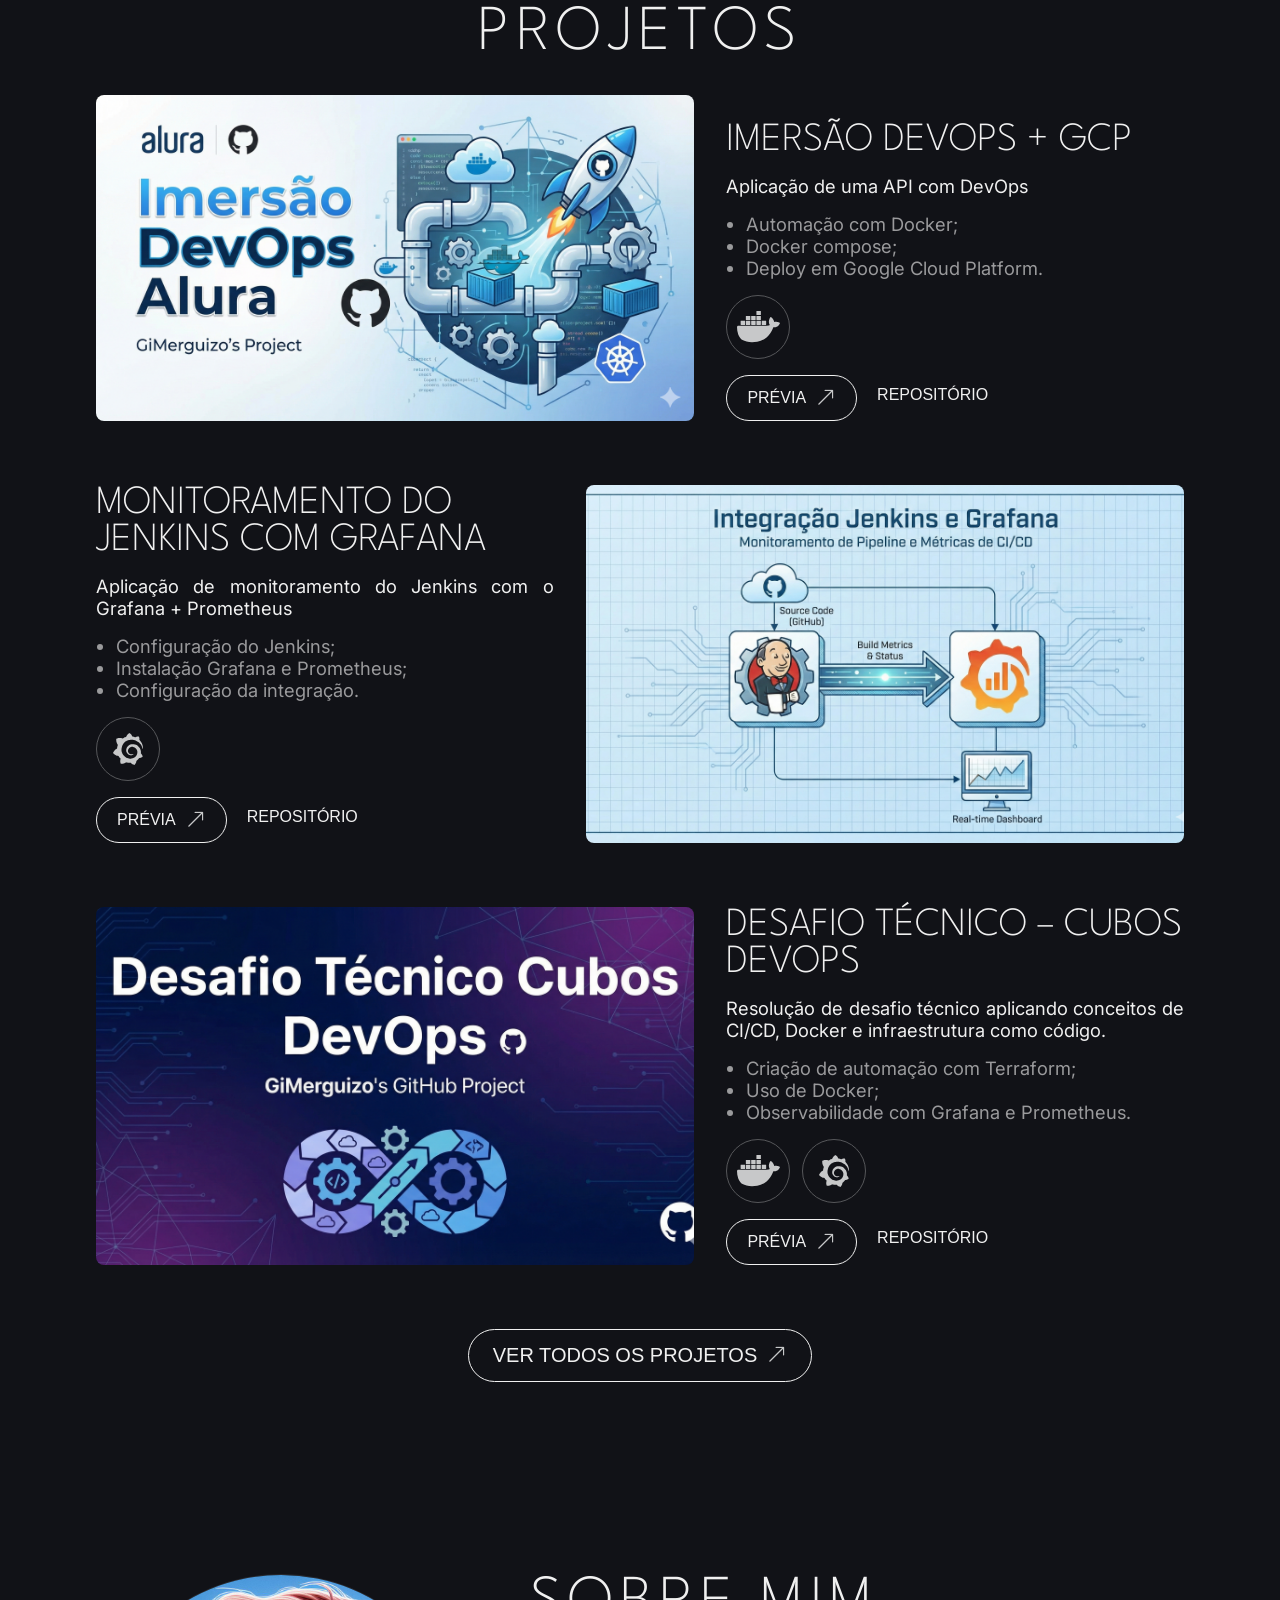
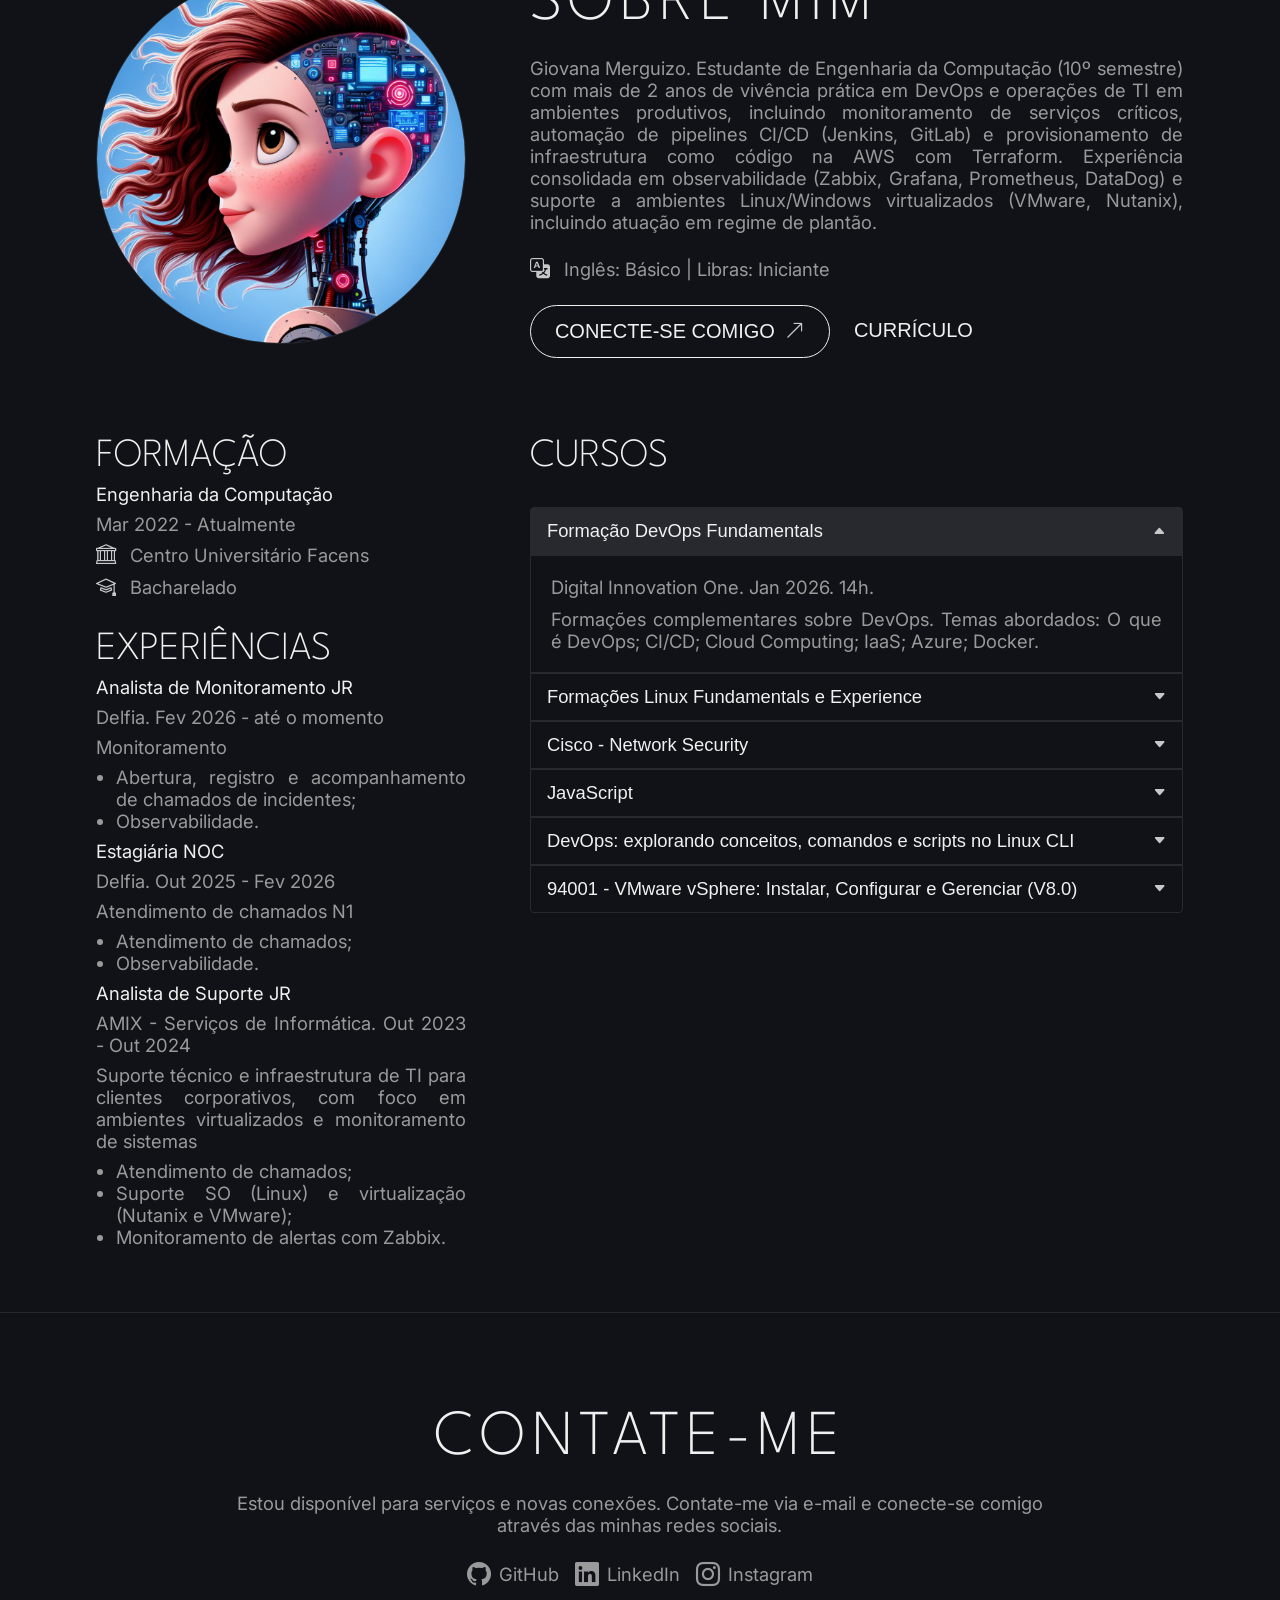
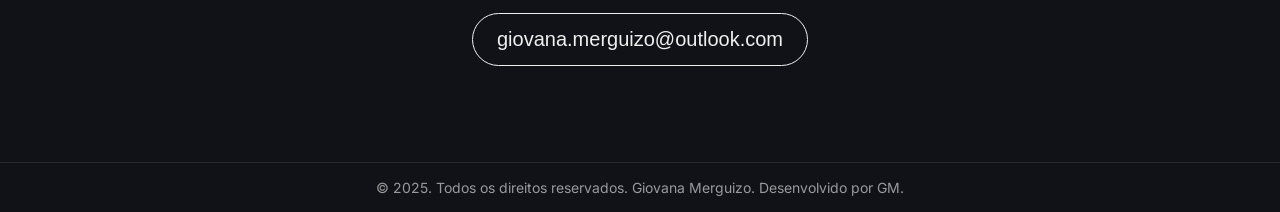
==== commit dca2cc0f: "add page projetos" ====
--- a/index.html
+++ b/index.html
@@ -244,7 +244,7 @@
                     </div>
                 </div>
             </div>
-            <a href="https://github.com/GiMerguizo">
+            <a href="/portfolio/src/portfolio.html">
                 <button class="btn btn--primary">
                     <span>Ver Todos os Projetos</span>
                     <i class="bi bi-arrow-up-right"></i>
@@ -258,7 +258,7 @@
     <img class="about__photo" src="assets/images/avatar.jpeg" alt="Meu Avatar" >
     <div class="about__description">
         <h2>Sobre mim</h2>
-        <p>Giovana Merguizo. Estudante de Engenharia da Computação (8º semestre) e atuo na área de Tecnologia da Informação, com foco em infraestrutura, DevOps e suporte técnico. Tenho experiência prática com automação de pipelines CI/CD, provisionamento de recursos em nuvem com AWS e monitoramento de sistemas com ferramentas como Zabbix, Grafana e Prometheus.
+        <p>Giovana Merguizo. Estudante de Engenharia da Computação (10º semestre) com mais de 2 anos de vivência prática em DevOps e operações de TI em ambientes produtivos, incluindo monitoramento de serviços críticos, automação de pipelines CI/CD (Jenkins, GitLab) e provisionamento de infraestrutura como código na AWS com Terraform. Experiência consolidada em observabilidade (Zabbix, Grafana, Prometheus, DataDog) e suporte a ambientes Linux/Windows virtualizados (VMware, Nutanix), incluindo atuação em regime de plantão.
         </p>  
         <div class="about__icons">
         <i class="bi bi-translate"></i>
@@ -326,6 +326,20 @@
         <div id="accordion">
         <div class="accordion__item active">
             <button class="accordion__header start">
+            <span>Formação DevOps Fundamentals</span>
+            <i class="bi bi-caret-down-fill"></i>
+            </button>
+            <div class="accordion__body">
+            <p>
+                Digital Innovation One. Jan 2026. 14h.
+            </p>
+            <p>
+                Formações complementares sobre DevOps. Temas abordados: O que é DevOps; CI/CD; Cloud Computing; IaaS; Azure; Docker.
+            </p>
+            </div>
+        </div>
+        <div class="accordion__item">
+            <button class="accordion__header">
             <span>Formações Linux Fundamentals e Experience</span>
             <i class="bi bi-caret-down-fill"></i>
             </button>
@@ -335,6 +349,34 @@
             </p>
             <p>
                 Formações complementares sobre o sistema operacional Linux, abordando desde os conceitos básicos até tópicos avançados, incluindo administração de sistemas, segurança, redes e automação com scripts.
+            </p>
+            </div>
+        </div>
+        <div class="accordion__item">
+            <button class="accordion__header">
+            <span>Cisco - Network Security</span>
+            <i class="bi bi-caret-down-fill"></i>
+            </button>
+            <div class="accordion__body">
+            <p>
+                Coursera. Nov 2025.
+            </p>
+            <p>
+                Curso da Cisco sobre Conceitos de Sergurança de Rede.
+            </p>
+            </div>
+        </div>
+        <div class="accordion__item">
+            <button class="accordion__header">
+            <span>JavaScript</span>
+            <i class="bi bi-caret-down-fill"></i>
+            </button>
+            <div class="accordion__body">
+            <p>
+                Curso em Vídeo. Mar 2026. 40h.
+            </p>
+            <p>
+                Conceitos básicos até recursos modernos da linguagem de programação JavaScript.
             </p>
             </div>
         </div>
